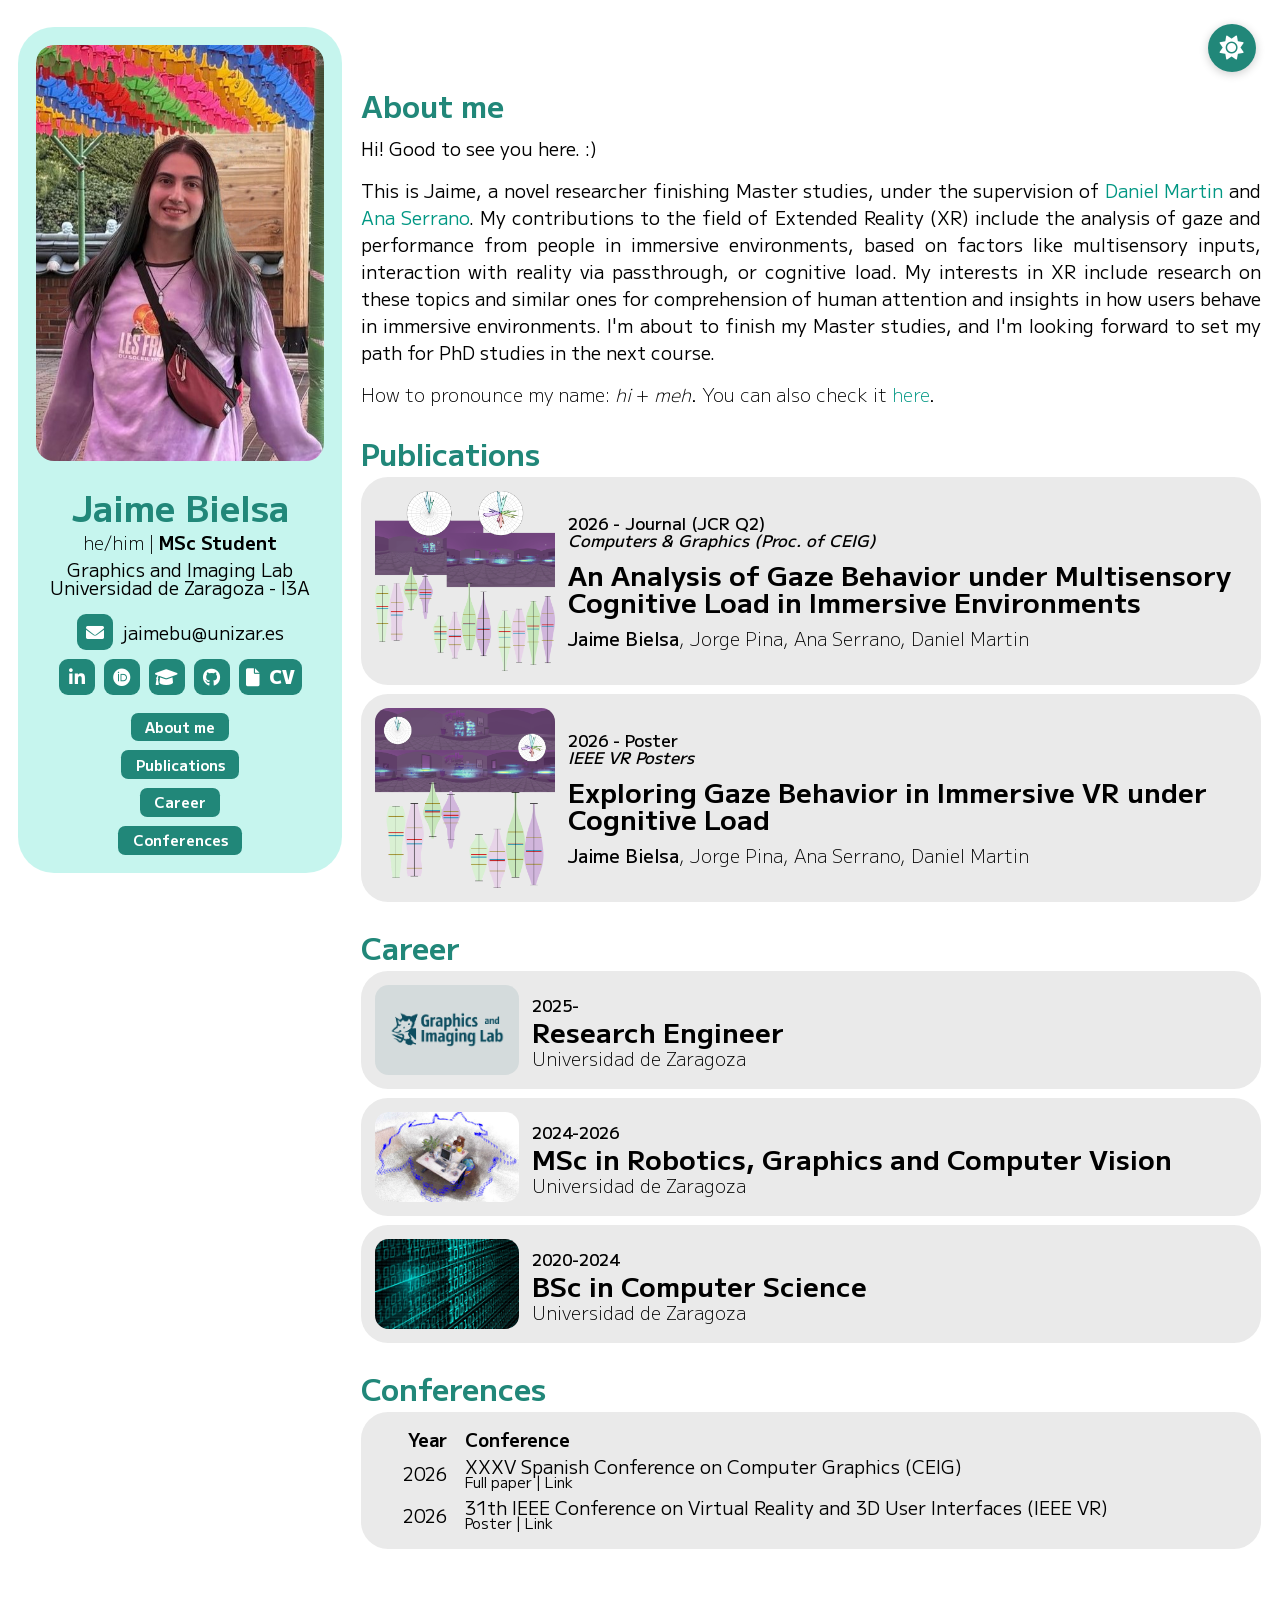
==== index.html @ 6cba1db0 "slight changes" ====
<!DOCTYPE html>





	<head>
		<meta http-equiv="Content-Type" content="text/html; charset=UTF-8">
		<link href="css/style.css" rel="stylesheet" type="text/css">
		<link rel="stylesheet" href="https://cdnjs.cloudflare.com/ajax/libs/font-awesome/6.0.0/css/all.min.css">
		<link rel="icon" type="image/x-icon" href="favicon.png">
		<link rel="icon" type="image/x-icon" href="favicon_w.png" media="(prefers-color-scheme: dark)">
		<script src="theme-toggle.js"></script>
		<title>Jaime Bielsa</title>
		<!-- include favicon as webpage icon, only in white mode -->


		<link rel="preconnect" href="https://fonts.googleapis.com">
		<link rel="preconnect" href="https://fonts.gstatic.com" crossorigin>
		<link href="https://fonts.googleapis.com/css2?family=M+PLUS+1:wght@100..900&display=swap" rel="stylesheet">

		<meta name="viewport" content="width=device-width, initial-scale=1.0">


	</head>





	<body>


        <!-- build a static block at the left -->
        <div id="sidebar">
            <div id="sidebar-content" class="pd-10 max-height-100pc">
				<div class="pd-0 d-flex flex-column gap-5 of-y-auto of-x-hidden hide-scroll max bd-rd-10 align-items-center">
					<div id="photo-container">
						<img src="profile.jpg" alt="Profile photo" id="photo">
					</div>
					<div id="name" class="text-center text-sz-20 text-wg-700 color-main">
						Jaime Bielsa
					</div>
					<div class="text-center text-sz-10 text-wg-700 color-body">
						<text class="text-wg-300">he/him | </text>MSc Student
					</div>
					<div class="text-center mg-b-5">
						Graphics and Imaging Lab<br>
						Universidad de Zaragoza - I3A
					</div>
					<div id="email" class="d-flex align-items-center justify-content-center">
						<a class="button icon-button pd-0 d-flex hover-color-light justify-content-center mg-r-5" href="mailto:jaimebu@unizar.es" target="_blank">
							<i class="fas fa-envelope"></i>
						</a>
						<text class="color-body">jaimebu@unizar.es</text>
					</div>
					<div id="contact" class="d-flex align-items-center justify-content-center mg-b-5">
						<!-- button for linkedin  -->
						<a class="button icon-button pd-0 d-flex hover-color-light justify-content-center mg-r-5" href="https://www.linkedin.com/in/jaimebu" target="_blank">
							<i class="fab fa-linkedin-in"></i>
						</a>
						<!-- button for orcid  -->
						<a class="button icon-button pd-0 d-flex hover-color-light justify-content-center mg-r-5" href="https://orcid.org/0009-0001-5198-2062" target="_blank">
							<i class="fab fa-orcid"></i>
						</a>
						<!-- button for google scholar  -->
						<a class="button icon-button pd-0 d-flex hover-color-light justify-content-center mg-r-5" href="https://scholar.google.com/citations?user=yNQiAL4AAAAJ" target="_blank">
							<i class="fas fa-graduation-cap"></i>
						</a>
						<!-- button for github  -->
						<a class="button icon-button pd-0 d-flex hover-color-light justify-content-center mg-r-5" href="https://github.com/jaimebu" target="_blank">
							<i class="fab fa-github"></i>
						</a>
						<a class="button icon-button width-35em pd-0 d-flex hover-color-light justify-content-center text-wg-900" href="jaimebu_cv.pdf" target="_blank">
							<i class="fas fa-file mg-r-5"></i><text class="pd-b-1">CV</text>
						</a>
					</div>
					<a class="button text-sz-8 text-wg-700 hover-color-light" href="#aboutme">
						About me
					</a>
					<a class="button text-sz-8 text-wg-700 hover-color-light" href="#setofpublications">
						Publications	
					</a>
					<a class="button text-sz-8 text-wg-700 hover-color-light" href="#career">
						Career	
					</a>
					<a class="button text-sz-8 text-wg-700 hover-color-light" href="#conferences">
						Conferences	
					</a>
					<!-- <a class="button text-sz-8 text-wg-700 hover-color-light" href="#contacto">
						Contact	
					</a> -->
				</div>
			</div>
        </div>



		<div id="content">
			<!-- center content -->
			<!-- <div style = "max-width: 900px; margin: 0 auto;"> -->

			<h1 id="aboutme" class="mg-t-0">
				About me
			</h1>
			<p class="text-wg-400">
				Hi! Good to see you here. :)
			</p>
			<p class="text-wg-400">
				This is Jaime, a novel researcher finishing Master studies, under the supervision of <a href="http://webdiis.unizar.es/~danims/" class="hover-text-wg-500">Daniel Martin</a> and <a href="https://ana-serrano.github.io/" class="hover-text-wg-500">Ana Serrano</a>.
				My contributions to the field of Extended Reality (XR) include the analysis of gaze and performance from people in immersive environments, based on factors like multisensory inputs, interaction with reality via passthrough, or cognitive load. My interests in XR include research on these topics and similar ones for comprehension of human attention and insights in how users behave in immersive environments.
				I'm about to finish my Master studies, and I'm looking forward to set my path for PhD studies in the next course.
			</p>
			<!-- <p class="text-wg-400">
				Also I love to spend my spare time enjoying videogames, music and hanging out.
			</p> -->
			<p>
				How to pronounce my name: <i>hi</i> + <i>meh</i>. You can also check it <a href="https://translate.google.es/?sl=es&tl=en&text=Jaime&op=translate" class="hover-text-wg-500" target="_blank">here</a>.
			</p>


			<!-- fas fa-star -->
			<!-- far fa-star -->



			<h1 id="setofpublications">
				Publications
			</h1>
			<script src="show_publications.js"></script>
			<div id="publications"></div>



			<h1 id="career">
				Career
			</h1>

			<div class="publication"><table width="100%"><tbody><tr style="display: flex; align-items: center;">
				<td class="pub-icontainer">
					<image src="gilab_img_dark.png" id="gilab_img" class="pub-icon" style="width: 8em; height: 5em; object-fit:cover;">
					<!-- <image class="pub-icon" src="gilabimg.png" alt="Paper icon" style="width: 8em; height: 5em; object-fit:cover;"> -->

					</image>
				</td>
				<td class="pub-content">
					<div class="studying_years text-sz-9">2025-</div>
					<div class="studies_title text-sz-15">Research Engineer</div>
					<div class="studies_institution text-sz-10">Universidad de Zaragoza</div>
				</td>
			</tr></tbody></table></div>

			<div class="publication"><table width="100%"><tbody><tr style="display: flex; align-items: center;">
				<td class="pub-icontainer">
					<image class="pub-icon" src="mrgcv.png" alt="Paper icon" style="width: 8em; height: 5em; object-fit:cover;"></image>
				</td>
				<td class="pub-content">
					<div class="studying_years text-sz-9">2024-2026</div>
					<div class="studies_title text-sz-15">MSc in Robotics, Graphics and Computer Vision</div>
					<div class="studies_institution text-sz-10">Universidad de Zaragoza</div>
				</td>
			</tr></tbody></table></div>

			<div class="publication"><table width="100%"><tbody><tr style="display: flex; align-items: center;">
				<td class="pub-icontainer">
					<image class="pub-icon" src="10101010.jpg" alt="Paper icon" style="width: 8em; height: 5em; object-fit:cover;"></image>
				</td>
				<td class="pub-content">
					<div class="studying_years text-sz-9">2020-2024</div>
					<div class="studies_title text-sz-15">BSc in Computer Science</div>
					<div class="studies_institution text-sz-10">Universidad de Zaragoza</div>
				</td>
			</tr></tbody></table></div>



			<h1 id="conferences">
				Conferences
			</h1>

			<div class="publication pd-10">
				<table width="100%" class="">
					<thead>
						<tr class="">
							<th width="10%" class="pd-r-10 text-align-right text-wg-700">Year</th>
							<th width="90%" class=" text-wg-700">Conference</th>
						</tr>
					</thead>
				</table>
				<div id="conference-entries">
				</div>
			</div>









			<!-- <h1 id="contacto">
				Contact
			</h1>

			<div class="publication"><table width="100%"><tbody><tr style="display: flex; align-items: center;">
				<td width="40%" class="text-align-center text-sz-8 pd-5">
					<i class="fas fa-map-marker-alt text-sz-20"></i><br>
					<p class="text-align-center text-wg-500">Universidad de Zaragoza</p>
					<p class="text-align-center mg-y-0">Instituto de Investigación en Ingeniería de Aragón (I3A)</p>
					<p class="text-align-center mg-y-0 text-italic">Planta 1, Bloque 5, Sala PostDoc</p>
					<p class="text-align-center mg-y-0">C/ Mariano Esquillor Gómez, s/n</p>
					<p class="text-align-center mg-y-0">50018 - Zaragoza</p>
					<p class="text-align-center mg-t-0 bg-b-10">Spain</p>
					<div class="d-flex align-items-center justify-content-center vertical-align-center flex-column">
						<a class="button pd-5 mg-b-5 of-x-hidden width-fit-to-available hover-color-light" href="mailto:jaimebu@unizar.es" target="_blank">
							<div class="d-flex nowrap">
								<i class="fas fa-envelope mg-r-5"></i>jaimebu@unizar.es
							</div>
						</a>
						<a class="button pd-5 mg-b-5 of-x-hidden width-fit-to-available hover-color-light" href="https://www.linkedin.com/in/jaimebu" target="_blank">
							<div class="d-flex nowrap">
								<i class="fab fa-linkedin-in mg-r-5"></i>Jaime Bielsa Uche
							</div>
						</a>
						<a class="button pd-5 mg-b-5 of-x-hidden width-fit-to-available hover-color-light" href="https://orcid.org/0009-0001-5198-2062" target="_blank">
							<div class="d-flex nowrap">
								<i class="fab fa-orcid mg-r-5"></i>0009-0001-5198-2062
							</div>
						</a>
						<a class="button pd-5 mg-b-5 of-x-hidden width-fit-to-available hover-color-light" href="https://scholar.google.com/citations?user=yNQiAL4AAAAJ" target="_blank">
							<div class="d-flex nowrap">
								<i class="fas fa-graduation-cap mg-r-5"></i>Jaime Bielsa
							</div>
						</a>
						<a class="button pd-5 mg-b-5 of-x-hidden width-fit-to-available hover-color-light" href="https://github.com/jaimebu" target="_blank">
							<div class="d-flex nowrap">
								<i class="fab fa-github mg-r-5"></i>jaimebu
							</div>
						</a>
						<a class="button pd-5 of-x-hidden width-fit-to-available hover-color-light" href="https://discord.gg" target="_blank">
							<div class="d-flex nowrap">
								<i class="fab fa-discord mg-r-5"></i>jbielsa
							</div>
						</a>
					</div>
				</td>
				<td width="60%" class="pub-content">
					<iframe src="https://www.google.com/maps/embed?pb=!1m14!1m8!1m3!1d789.2101028635752!2d-0.8878335598999543!3d41.68467521187674!3m2!1i1024!2i768!4f13.1!3m3!1m2!1s0xd59135d9d8942b3%3A0xa2fd5e66dd0a6120!2sInstituto%20de%20Investigaci%C3%B3n%20en%20Ingenier%C3%ADa%20de%20Arag%C3%B3n%20(I3A)!5e0!3m2!1sen!2ses!4v1779991599877!5m2!1sen!2ses" width="100%" height="500" style="border:0; border-radius: 0.75em;" allowfullscreen="" loading="lazy" referrerpolicy="no-referrer-when-downgrade"></iframe>
				</td>
			</tr></tbody></table></div> -->




		</div>



		<!-- Botón flotante para cambiar tema -->
		<button id="theme-toggle" class="theme-toggle-btn" aria-label="Cambiar tema">
			<!-- Iconos (usando emojis por simplicidad) -->
			<i class="fas fa-sun light-icon"></i>
    		<i class="fas fa-moon dark-icon"></i>
		</button>

		<script src="hide-button.js"></script>

	</body>
</html>
---- css/style.css ----
html, body, div, span,
applet, object, iframe,
h1, h2, h3, h4, h5, h6, p, blockquote, pre,
a, abbr, acronym, address, big, cite, code,
del, dfn, em, font, img, ins, kbd, q, s, samp,
small, strike, strong, sub, sup, tt, var,
dd, dl, dt, li, ol, ul,
fieldset, form, label, legend,
table, caption, tbody, tfoot, thead, tr, th, td {
	margin: 0;
	padding: 0;
	border: 0;
	font-weight: inherit;
	font-style: inherit;
	font-size: 100%;
	line-height: 1;
    

    font-family: "M PLUS 1", sans-serif; 

	text-align: left;
	vertical-align: baseline;
}
a img, :link img, :visited img {border: 0}
table {border-collapse: collapse; border-spacing: 0}
ul {list-style: none}
q:before, q:after,
blockquote:before, blockquote:after {content: ""}


:root {
	/* Light mode variables */
	--background: #fff;
	--body-color: #000;
	--main-color: #218779;
    --light-color: #8debde;
    --secondary-color: #31b9a7;
	--link-color: #009783;
	--link-hover-color: #298a7d;
	--background-bw: #eaeaea;
	--button-bg: #218779;
	--button-color: #fff;
    --sidebar-background: #8debde80;
}

body.dark-theme {
    /* Dark mode variables */
    --background: #1e1e1e;
    --body-color: #e0e0e0;
	--main-color: #15e790;
    --light-color: #2d7959;
    --secondary-color: #69f7bc;
	--link-color: #69f7bc;
	--link-hover-color: #3cb884;
	--background-bw: #303030;
	--button-bg: hsl(155, 58%, 59%);
	--button-color: #0a472e;
    --sidebar-background: #8eebc480;
}

html:not(.page-loaded) *,
html:not(.page-loaded) {
    transition: none !important;
}

html.page-loaded *,
html.page-loaded,
html.page-loaded .hidden {
    transition: background-color 0.3s ease,
                color 0.3s ease,
                border-color 0.3s ease,
                transform 0.3s ease,
                font-weight 0.3s ease,
                box-shadow 0.3s ease,
                img 0.3s ease,
                image 0.3s ease !important;
}

/* html.page-loaded *,
html.page-loaded .hidden {
    transition: transform 0.5s ease;
} */

/* 
* {
	transition: background-color 0.3s ease,
                color 0.3s ease,
                border-color 0.3s ease,
                fill 0.3s ease,
                stroke 0.3s ease;
} */

/* @font-face {  
  font-family: "Myriad Pro Regular";
  src: url(fonts/MyriadPro-Regular.otf) format("opentype");
}

@font-face {  
  font-family: "Myriad Pro Bold";
  src: url(fonts/MyriadPro-Bold.otf) format("opentype");
}

@font-face {  
  font-family: "Myriad Pro Italic";
  src: url(fonts/MyriadPro-It.otf) format("opentype");
} */


body           {font-size:18px; font-family:"M PLUS 1", sans-serif; color:var(--body-color); background-color:var(--background)}
h1             {font-size:30px; margin-top:1em; font-weight:700; color:var(--main-color)}
h1             {color:var(--main-color)}
h2             {font-size:24px; margin-top:40px; font-weight:700; color:var(--main-color)}
p              {margin:15px 0; line-height:1.5em; text-align:justify; font-weight: 300;}
a.norecolor    {color:var(--body-color)}
a              {color:var(--link-color); text-decoration:none}
a:hover        {color:var(--link-hover-color)} 
a.nounderline:hover {color:var(--link-hover-color)}
a.underline    {padding-bottom: 1px}
a.underline:hover {padding-bottom: 1px}
ul             {margin:15px 0; margin-left:25px; list-style-type:disc}
ol             {margin:15px 0; margin-left:25px; list-style-type:decimal}
li             {margin:10px 0; text-align:justify; font-weight:100;}

#cover         {float:right; margin:20px 0 5px 30px}
#title         {color:var(--main-color); font-weight:900; font-size:40px; text-align:center; margin-top: 0.5em;}
#conference    {font-size:20px; text-align:center; font-weight:500; margin-top:2em;}
#teaser        {margin-top:40px}

#authors       {width:100%; margin-top:1.5em; display: flex; justify-content: center; border-spacing: 10px;}
#authors tr    {height:25px}
#authors tr.mail {height:35px}
#authors td    {text-align:center; padding:0 1em}
#authors #affiliation {font-size:14px; padding-top: 0.5em}
#authors #affiliation span {margin-left: 20px}
#navigation {
	font-size:20px;
	text-align:center;
	font-weight: 500;
	margin-left:auto;
	margin-right:auto;
	margin-top:10px
}
#navigation td {padding:15px; padding-bottom:0px}

.subtitle {
    font-size: 70%;
}

.super         {vertical-align:super; font-size:70%}
.bold          {/*font-family:"Myriad Pro Bold",Helvetica,sans-serif; */font-weight:bold}
/* .italic,#conference {font-family:"Myriad Pro Italic",Helvetica,sans-serif; font-style:italic} */
#image-container {
  display: flex;
  justify-content: center;
  align-items: center;
}

#image-container img {
  width: 600px;
  max-width: 100%; /* Ensures the image scales down if needed */
  height: auto; /* Maintains aspect ratio */
}









/* Botón flotante de tema */
.theme-toggle-btn {
    position: fixed;
    top: 1em;
    right: 1em;
    width: 2em;
    height: 2em;
    border-radius: 50%;
    background-color: var(--button-bg);
    border: none;
    cursor: pointer;
    box-shadow: 0 2px 10px rgba(0,0,0,0.2);
    z-index: 9999;
    display: flex;
    align-items: center;
    justify-content: center;
    color: var(--button-color);
    font-size: 24px;
    pointer-events: auto;
    transform: translateX(0);
}

/* increase button size if we are in mobile view */
/* @media (max-width: 768px) {
    .theme-toggle-btn {
		top: 0.5em;
		right: 0.5em;
        width: 3em;
        height: 3em;
        font-size: 32px;
    }
} */

.theme-toggle-btn:hover {
    transform: scale(1.1);
    box-shadow: 0 4px 15px rgba(0,0,0,0.3);
}

/* Control de iconos */
.theme-toggle-btn .fa-moon {
    display: none;
}

body.dark-theme .theme-toggle-btn .fa-sun {
    display: none;
}

body.dark-theme .theme-toggle-btn .fa-moon {
    display: inline-block;
}

/* Clase para ocultar - se desliza hacia la derecha */
.theme-toggle-btn.hidden {
    transform: translateX(5em); /* Se desliza a la derecha */
    pointer-events: none; /* No se puede hacer clic */

}

/* En móviles, ajustar la distancia de deslizamiento */
@media screen and (max-width: 480px) {
    .theme-toggle-btn.hidden {
        transform: translateX(4em);
    }
}

#sidebar {
    position: fixed;
    left: 0;
    height: 100%;
    width: 20em;
    /* box-shadow: 2px 0 5px rgba(0,0,0,0.1); */
    padding: 1em;
    box-sizing: border-box;
    z-index: 9998; /* Debajo del botón de tema */
    /* displayear los elementos verticalmente en el centro */
    display: flex;
    align-items: center;
}

/* estilo de sidebar para pantallas estrechas o moviles */
@media (max-width: 768px) {
    #sidebar {
        height: auto;
        position: relative;
        margin: 0 auto;
    }
}


#content {
    padding-left: 20em;
    width:calc(100% - 21em);
    max-width: 900px;
    margin:0 auto;
    padding: 5em 1em 5em 20em
}

@media (max-width: 768px) {
    #content {
        padding: 1em;
        margin: 0;
        width: calc(100% - 2em);
    }
}


#photo-container {
    width: 100%;
    display: flex;
    justify-content: center;
    margin-bottom: 1em;
}

#photo {
    border-radius: 1em;
    width: 100%;
}

#sidebar-content {
    align-self: center;
    left: 0;
    /* min-height: 100%; */
    width: 100%;
    /* aplicar color de fondo, con transparencia */
    background-color: var(--sidebar-background);
    padding: 1em;
    box-sizing: border-box;
    z-index: 9998; /* Debajo del botón de tema */
    /* displayear los elementos verticalmente en el centro */
    display: flex;
    align-items: center;
    border-radius: 2em;
    /* colocar los elementos verticalmente en el centro */
    /* justify-content: center; */
    flex-direction: column;
    
    /* si el contenido ocupa más de la altura del sidebar, mostrar scroll */
    overflow-y: auto;
    overflow-x: hidden;
}

.publication {
    background-color: var(--background-bw);
    margin: 0.5em 0;
    border-radius: 1.5em;
    color: var(--body-color);
    text-align: right;
}

.pub-icontainer {
    padding: 0.75em;
}

.pub-icon {
    border-radius: 0.75em;
    width: 100%;
}

.pub-content {
    width: 80%;
    padding: 0.75em;
    padding-left: 0;
    display: inline-block;
}

.title {
    font-size: 1em;
    font-weight: bold;
    color: var(--body-color);
    margin-top: 0.5em;
    margin-bottom: 0.5em;
}

.authors {
    font-size: 0.7em;
    font-weight: 300;
}


.studying_years {
    font-size: 0.6em;
    font-weight: 500;
    color: var(--body-color);
    margin-top: 0.2em;
}

.studies_title {
    font-size: 1em;
    font-weight: bold;
    color: var(--body-color);
    margin-top: 0.2em;
}

.studies_institution {
    font-size: 0.7em;
    font-weight: 300;
    margin-top: 0.2em;
}

/* button */
.button {
    background-color: var(--button-bg);
    color: var(--button-color);
    border: none;
    padding: 0.5em 1em;
    font-size: 1em;
    font-family: "M PLUS 1", sans-serif;
    cursor: pointer;
    border-radius: 0.5em;
    transition: background-color 0.3s ease,
                transform 0.3s ease,
                box-shadow 1s ease !important;
}

.button:hover {
    transform: scale(1.1);
    box-shadow: 0 4px 15px rgba(0,0,0,0.3);
}


.icon-button {
    width: 2em;
    height: 2em;
    align-items: center;
    justify-content: center;
    background-color: var(--button-bg);
    color: var(--button-color);
    border: none;
    font-size: 1em;
    font-family: "M PLUS 1", sans-serif;
    cursor: pointer;
    border-radius: 0.5em;
    transition: background-color 0.3s ease,
                transform 0.3s ease,
                box-shadow 1s ease !important;
}

.mg-b-0 { margin-bottom: 0 !important; }
.mg-b-1 { margin-bottom: 0.1em !important; }
.mg-b-2 { margin-bottom: 0.2em !important; }
.mg-b-3 { margin-bottom: 0.3em !important; }
.mg-b-4 { margin-bottom: 0.4em !important; }
.mg-b-5 { margin-bottom: 0.5em !important; }
.mg-b-6 { margin-bottom: 0.6em !important; }
.mg-b-7 { margin-bottom: 0.7em !important; }
.mg-b-8 { margin-bottom: 0.8em !important; }
.mg-b-9 { margin-bottom: 0.9em !important; }
.mg-b-10 { margin-bottom: 1em !important; }
.mg-b-15 { margin-bottom: 1.5em !important; }
.mg-b-20 { margin-bottom: 2em !important; }
.mg-b-25 { margin-bottom: 2.5em !important; }
.mg-b-30 { margin-bottom: 3em !important; }
.mg-t-0 { margin-top: 0 !important; }
.mg-t-1 { margin-top: 0.1em !important; }
.mg-t-2 { margin-top: 0.2em !important; }
.mg-t-3 { margin-top: 0.3em !important; }
.mg-t-4 { margin-top: 0.4em !important; }
.mg-t-5 { margin-top: 0.5em !important; }
.mg-t-6 { margin-top: 0.6em !important; }
.mg-t-7 { margin-top: 0.7em !important; }
.mg-t-8 { margin-top: 0.8em !important; }
.mg-t-9 { margin-top: 0.9em !important; }
.mg-t-10 { margin-top: 1em !important; }
.mg-t-15 { margin-top: 1.5em !important; }
.mg-t-20 { margin-top: 2em !important; }
.mg-t-25 { margin-top: 2.5em !important; }
.mg-t-30 { margin-top: 3em !important; }
.mg-l-0 { margin-left: 0 !important; }
.mg-l-1 { margin-left: 0.1em !important; }
.mg-l-2 { margin-left: 0.2em !important; }
.mg-l-3 { margin-left: 0.3em !important; }
.mg-l-4 { margin-left: 0.4em !important; }
.mg-l-5 { margin-left: 0.5em !important; }
.mg-l-6 { margin-left: 0.6em !important; }
.mg-l-7 { margin-left: 0.7em !important; }
.mg-l-8 { margin-left: 0.8em !important; }
.mg-l-9 { margin-left: 0.9em !important; }
.mg-l-10 { margin-left: 1em !important; }
.mg-l-15 { margin-left: 1.5em !important; }
.mg-l-20 { margin-left: 2em !important; }
.mg-l-25 { margin-left: 2.5em !important; }
.mg-l-30 { margin-left: 3em !important; }
.mg-r-0 { margin-right: 0 !important; }
.mg-r-1 { margin-right: 0.1em !important; }
.mg-r-2 { margin-right: 0.2em !important; }
.mg-r-3 { margin-right: 0.3em !important; }
.mg-r-4 { margin-right: 0.4em !important; }
.mg-r-5 { margin-right: 0.5em !important; }
.mg-r-6 { margin-right: 0.6em !important; }
.mg-r-7 { margin-right: 0.7em !important; }
.mg-r-8 { margin-right: 0.8em !important; }
.mg-r-9 { margin-right: 0.9em !important; }
.mg-r-10 { margin-right: 1em !important; }
.mg-r-15 { margin-right: 1.5em !important; }
.mg-r-20 { margin-right: 2em !important; }
.mg-r-25 { margin-right: 2.5em !important; }
.mg-r-30 { margin-right: 3em !important; }
.mg-y-0 { margin-bottom: 0 !important; margin-top: 0 !important; }
.mg-y-1 { margin-bottom: 0.1em !important; margin-top: 0.1em !important; }
.mg-y-2 { margin-bottom: 0.2em !important; margin-top: 0.2em !important; }
.mg-y-3 { margin-bottom: 0.3em !important; margin-top: 0.3em !important; }
.mg-y-4 { margin-bottom: 0.4em !important; margin-top: 0.4em !important; }
.mg-y-5 { margin-bottom: 0.5em !important; margin-top: 0.5em !important; }
.mg-y-6 { margin-bottom: 0.6em !important; margin-top: 0.6em !important; }
.mg-y-7 { margin-bottom: 0.7em !important; margin-top: 0.7em !important; }
.mg-y-8 { margin-bottom: 0.8em !important; margin-top: 0.8em !important; }
.mg-y-9 { margin-bottom: 0.9em !important; margin-top: 0.9em !important; }
.mg-y-10 { margin-bottom: 1em !important; margin-top: 1em !important; }
.mg-y-15 { margin-bottom: 1.5em !important; margin-top: 1.5em !important; }
.mg-y-20 { margin-bottom: 2em !important; margin-top: 2em !important; }
.mg-y-25 { margin-bottom: 2.5em !important; margin-top: 2.5em !important; }
.mg-y-30 { margin-bottom: 3em !important; margin-top: 3em !important; }
.mg-x-0 { margin-left: 0 !important; margin-right: 0 !important; }
.mg-x-1 { margin-left: 0.1em !important; margin-right: 0.1em !important; }
.mg-x-2 { margin-left: 0.2em !important; margin-right: 0.2em !important; }
.mg-x-3 { margin-left: 0.3em !important; margin-right: 0.3em !important; }
.mg-x-4 { margin-left: 0.4em !important; margin-right: 0.4em !important; }
.mg-x-5 { margin-left: 0.5em !important; margin-right: 0.5em !important; }
.mg-x-6 { margin-left: 0.6em !important; margin-right: 0.6em !important; }
.mg-x-7 { margin-left: 0.7em !important; margin-right: 0.7em !important; }
.mg-x-8 { margin-left: 0.8em !important; margin-right: 0.8em !important; }
.mg-x-9 { margin-left: 0.9em !important; margin-right: 0.9em !important; }
.mg-x-10 { margin-left: 1em !important; margin-right: 1em !important; }
.mg-x-15 { margin-left: 1.5em !important; margin-right: 1.5em !important; }
.mg-x-20 { margin-left: 2em !important; margin-right: 2em !important; }
.mg-x-25 { margin-left: 2.5em !important; margin-right: 2.5em !important; }
.mg-x-30 { margin-left: 3em !important; margin-right: 3em !important; }
.mg-0 { margin: 0 !important; }
.mg-1 { margin: 0.1em !important; }
.mg-2 { margin: 0.2em !important; }
.mg-3 { margin: 0.3em !important; }
.mg-4 { margin: 0.4em !important; }
.mg-5 { margin: 0.5em !important; }
.mg-6 { margin: 0.6em !important; }
.mg-7 { margin: 0.7em !important; }
.mg-8 { margin: 0.8em !important; }
.mg-9 { margin: 0.9em !important; }
.mg-10 { margin: 1em !important; }
.mg-15 { margin: 1.5em !important; }
.mg-20 { margin: 2em !important; }
.mg-25 { margin: 2.5em !important; }
.mg-30 { margin: 3em !important; }


.pd-b-0 { padding-bottom: 0 !important; }
.pd-b-1 { padding-bottom: 0.1em !important; }
.pd-b-2 { padding-bottom: 0.2em !important; }
.pd-b-3 { padding-bottom: 0.3em !important; }
.pd-b-4 { padding-bottom: 0.4em !important; }
.pd-b-5 { padding-bottom: 0.5em !important; }
.pd-b-6 { padding-bottom: 0.6em !important; }
.pd-b-7 { padding-bottom: 0.7em !important; }
.pd-b-8 { padding-bottom: 0.8em !important; }
.pd-b-9 { padding-bottom: 0.9em !important; }
.pd-b-10 { padding-bottom: 1em !important; }
.pd-b-15 { padding-bottom: 1.5em !important; }
.pd-b-20 { padding-bottom: 2em !important; }
.pd-b-25 { padding-bottom: 2.5em !important; }
.pd-b-30 { padding-bottom: 3em !important; }
.pd-t-0 { padding-top: 0 !important; }
.pd-t-1 { padding-top: 0.1em !important; }
.pd-t-2 { padding-top: 0.2em !important; }
.pd-t-3 { padding-top: 0.3em !important; }
.pd-t-4 { padding-top: 0.4em !important; }
.pd-t-5 { padding-top: 0.5em !important; }
.pd-t-6 { padding-top: 0.6em !important; }
.pd-t-7 { padding-top: 0.7em !important; }
.pd-t-8 { padding-top: 0.8em !important; }
.pd-t-9 { padding-top: 0.9em !important; }
.pd-t-10 { padding-top: 1em !important; }
.pd-t-15 { padding-top: 1.5em !important; }
.pd-t-20 { padding-top: 2em !important; }
.pd-t-25 { padding-top: 2.5em !important; }
.pd-t-30 { padding-top: 3em !important; }
.pd-l-0 { padding-left: 0 !important; }
.pd-l-1 { padding-left: 0.1em !important; }
.pd-l-2 { padding-left: 0.2em !important; }
.pd-l-3 { padding-left: 0.3em !important; }
.pd-l-4 { padding-left: 0.4em !important; }
.pd-l-5 { padding-left: 0.5em !important; }
.pd-l-6 { padding-left: 0.6em !important; }
.pd-l-7 { padding-left: 0.7em !important; }
.pd-l-8 { padding-left: 0.8em !important; }
.pd-l-9 { padding-left: 0.9em !important; }
.pd-l-10 { padding-left: 1em !important; }
.pd-l-15 { padding-left: 1.5em !important; }
.pd-l-20 { padding-left: 2em !important; }
.pd-l-25 { padding-left: 2.5em !important; }
.pd-l-30 { padding-left: 3em !important; }
.pd-r-0 { padding-right: 0 !important; }
.pd-r-1 { padding-right: 0.1em !important; }
.pd-r-2 { padding-right: 0.2em !important; }
.pd-r-3 { padding-right: 0.3em !important; }
.pd-r-4 { padding-right: 0.4em !important; }
.pd-r-5 { padding-right: 0.5em !important; }
.pd-r-6 { padding-right: 0.6em !important; }
.pd-r-7 { padding-right: 0.7em !important; }
.pd-r-8 { padding-right: 0.8em !important; }
.pd-r-9 { padding-right: 0.9em !important; }
.pd-r-10 { padding-right: 1em !important; }
.pd-r-15 { padding-right: 1.5em !important; }
.pd-r-20 { padding-right: 2em !important; }
.pd-r-25 { padding-right: 2.5em !important; }
.pd-r-30 { padding-right: 3em !important; }
.pd-y-0 { padding-bottom: 0 !important; padding-top: 0 !important; }
.pd-y-1 { padding-bottom: 0.1em !important; padding-top: 0.1em !important; }
.pd-y-2 { padding-bottom: 0.2em !important; padding-top: 0.2em !important; }
.pd-y-3 { padding-bottom: 0.3em !important; padding-top: 0.3em !important; }
.pd-y-4 { padding-bottom: 0.4em !important; padding-top: 0.4em !important; }
.pd-y-5 { padding-bottom: 0.5em !important; padding-top: 0.5em !important; }
.pd-y-6 { padding-bottom: 0.6em !important; padding-top: 0.6em !important; }
.pd-y-7 { padding-bottom: 0.7em !important; padding-top: 0.7em !important; }
.pd-y-8 { padding-bottom: 0.8em !important; padding-top: 0.8em !important; }
.pd-y-9 { padding-bottom: 0.9em !important; padding-top: 0.9em !important; }
.pd-y-10 { padding-bottom: 1em !important; padding-top: 1em !important; }
.pd-y-15 { padding-bottom: 1.5em !important; padding-top: 1.5em !important; }
.pd-y-20 { padding-bottom: 2em !important; padding-top: 2em !important; }
.pd-y-25 { padding-bottom: 2.5em !important; padding-top: 2.5em !important; }
.pd-y-30 { padding-bottom: 3em !important; padding-top: 3em !important; }
.pd-x-0 { padding-left: 0 !important; padding-right: 0 !important; }
.pd-x-1 { padding-left: 0.1em !important; padding-right: 0.1em !important; }
.pd-x-2 { padding-left: 0.2em !important; padding-right: 0.2em !important; }
.pd-x-3 { padding-left: 0.3em !important; padding-right: 0.3em !important; }
.pd-x-4 { padding-left: 0.4em !important; padding-right: 0.4em !important; }
.pd-x-5 { padding-left: 0.5em !important; padding-right: 0.5em !important; }
.pd-x-6 { padding-left: 0.6em !important; padding-right: 0.6em !important; }
.pd-x-7 { padding-left: 0.7em !important; padding-right: 0.7em !important; }
.pd-x-8 { padding-left: 0.8em !important; padding-right: 0.8em !important; }
.pd-x-9 { padding-left: 0.9em !important; padding-right: 0.9em !important; }
.pd-x-10 { padding-left: 1em !important; padding-right: 1em !important; }
.pd-x-15 { padding-left: 1.5em !important; padding-right: 1.5em !important; }
.pd-x-20 { padding-left: 2em !important; padding-right: 2em !important; }
.pd-x-25 { padding-left: 2.5em !important; padding-right: 2.5em !important; }
.pd-x-30 { padding-left: 3em !important; padding-right: 3em !important; }
.pd-0 { padding: 0 !important; }
.pd-1 { padding: 0.1em !important; }
.pd-2 { padding: 0.2em !important; }
.pd-3 { padding: 0.3em !important; }
.pd-4 { padding: 0.4em !important; }
.pd-5 { padding: 0.5em !important; }
.pd-6 { padding: 0.6em !important; }
.pd-7 { padding: 0.7em !important; }
.pd-8 { padding: 0.8em !important; }
.pd-9 { padding: 0.9em !important; }
.pd-10 { padding: 1em !important; }
.pd-15 { padding: 1.5em !important; }
.pd-20 { padding: 2em !important; }
.pd-25 { padding: 2.5em !important; }
.pd-30 { padding: 3em !important; }

.bd-rd-0 { border-radius: 0 !important; }
.bd-rd-5 { border-radius: 0.5em !important; }
.bd-rd-10 { border-radius: 1em !important; }
.bd-rd-15 { border-radius: 1.5em !important; }
.bd-rd-20 { border-radius: 2em !important; }
.bd-rd-25 { border-radius: 2.5em !important; }
.bd-rd-30 { border-radius: 3em !important; }

.text-center { text-align: center; }
.text-right { text-align: right; }
.text-justify { text-align: justify; }

.text-sz-0 { font-size: 0.0em !important; }
.text-sz-1 { font-size: 0.1em !important; }
.text-sz-2 { font-size: 0.2em !important; }
.text-sz-3 { font-size: 0.3em !important; }
.text-sz-4 { font-size: 0.4em !important; }
.text-sz-5 { font-size: 0.5em !important; }
.text-sz-6 { font-size: 0.6em !important; }
.text-sz-7 { font-size: 0.7em !important; }
.text-sz-8 { font-size: 0.8em !important; }
.text-sz-9 { font-size: 0.9em !important; }
.text-sz-10 { font-size: 1.0em !important; }
.text-sz-11 { font-size: 1.1em !important; }
.text-sz-12 { font-size: 1.2em !important; }
.text-sz-13 { font-size: 1.3em !important; }
.text-sz-14 { font-size: 1.4em !important; }
.text-sz-15 { font-size: 1.5em !important; }
.text-sz-16 { font-size: 1.6em !important; }
.text-sz-17 { font-size: 1.7em !important; }
.text-sz-18 { font-size: 1.8em !important; }
.text-sz-19 { font-size: 1.9em !important; }
.text-sz-20 { font-size: 2.0em !important; }
.text-sz-21 { font-size: 2.1em !important; }
.text-sz-22 { font-size: 2.2em !important; }
.text-sz-23 { font-size: 2.3em !important; }
.text-sz-24 { font-size: 2.4em !important; }
.text-sz-25 { font-size: 2.5em !important; }
.text-sz-26 { font-size: 2.6em !important; }
.text-sz-27 { font-size: 2.7em !important; }
.text-sz-28 { font-size: 2.8em !important; }
.text-sz-29 { font-size: 2.9em !important; }
.text-sz-30 { font-size: 3.0em !important; }
.text-sz-31 { font-size: 3.1em !important; }
.text-sz-32 { font-size: 3.2em !important; }
.text-sz-33 { font-size: 3.3em !important; }
.text-sz-34 { font-size: 3.4em !important; }
.text-sz-35 { font-size: 3.5em !important; }
.text-sz-36 { font-size: 3.6em !important; }
.text-sz-37 { font-size: 3.7em !important; }
.text-sz-38 { font-size: 3.8em !important; }
.text-sz-39 { font-size: 3.9em !important; }
.text-sz-40 { font-size: 4.0em !important; }
.text-sz-41 { font-size: 4.1em !important; }
.text-sz-42 { font-size: 4.2em !important; }
.text-sz-43 { font-size: 4.3em !important; }
.text-sz-44 { font-size: 4.4em !important; }
.text-sz-45 { font-size: 4.5em !important; }
.text-sz-46 { font-size: 4.6em !important; }
.text-sz-47 { font-size: 4.7em !important; }
.text-sz-48 { font-size: 4.8em !important; }
.text-sz-49 { font-size: 4.9em !important; }
.text-sz-50 { font-size: 5.0em !important; }

.text-wg-100 { font-weight: 100 !important; }
.text-wg-150 { font-weight: 150 !important; }
.text-wg-200 { font-weight: 200 !important; }
.text-wg-250 { font-weight: 250 !important; }
.text-wg-300 { font-weight: 300 !important; }
.text-wg-350 { font-weight: 350 !important; }
.text-wg-400 { font-weight: 400 !important; }
.text-wg-450 { font-weight: 450 !important; }
.text-wg-500 { font-weight: 500 !important; }
.text-wg-550 { font-weight: 550 !important; }
.text-wg-600 { font-weight: 600 !important; }
.text-wg-650 { font-weight: 650 !important; }
.text-wg-700 { font-weight: 700 !important; }
.text-wg-750 { font-weight: 750 !important; }
.text-wg-800 { font-weight: 800 !important; }
.text-wg-850 { font-weight: 850 !important; }
.text-wg-900 { font-weight: 900 !important; }
.hover-text-wg-100:hover { font-weight: 100 !important; }
.hover-text-wg-150:hover { font-weight: 150 !important; }
.hover-text-wg-200:hover { font-weight: 200 !important; }
.hover-text-wg-250:hover { font-weight: 250 !important; }
.hover-text-wg-300:hover { font-weight: 300 !important; }
.hover-text-wg-350:hover { font-weight: 350 !important; }
.hover-text-wg-400:hover { font-weight: 400 !important; }
.hover-text-wg-450:hover { font-weight: 450 !important; }
.hover-text-wg-500:hover { font-weight: 500 !important; }
.hover-text-wg-550:hover { font-weight: 550 !important; }
.hover-text-wg-600:hover { font-weight: 600 !important; }
.hover-text-wg-650:hover { font-weight: 650 !important; }
.hover-text-wg-700:hover { font-weight: 700 !important; }
.hover-text-wg-750:hover { font-weight: 750 !important; }
.hover-text-wg-800:hover { font-weight: 800 !important; }
.hover-text-wg-850:hover { font-weight: 850 !important; }
.hover-text-wg-900:hover { font-weight: 900 !important; }
/* .text-wg-900 { font-weight: 9００ !important; } */

/* other text effects (italic, underline, etc.) */
.text-italic { font-style: italic !important; }
.text-underline { text-decoration: underline !important; }
.text-no-underline { text-decoration: none !important; }

.color-body { color: var(--body-color) !important; }
.color-main { color: var(--main-color) !important; }
.color-light { color: var(--light-color) !important; }
.color-secondary { color: var(--secondary-color) !important; }
.bgcolor-body { background-color: var(--body-color) !important; }
.bgcolor-main { background-color: var(--main-color) !important; }
.bgcolor-light { background-color: var(--light-color) !important; }
.bgcolor-secondary { background-color: var(--secondary-color) !important; }

.hover-color-body:hover { color: var(--body-color) !important; }
.hover-color-main:hover { color: var(--main-color) !important; }
.hover-color-light:hover { color: var(--light-color) !important; }
.hover-color-secondary:hover { color: var(--secondary-color) !important; }
.hover-bgcolor-body:hover { background-color: var(--body-color) !important; }
.hover-bgcolor-main:hover { background-color: var(--main-color) !important; }
.hover-bgcolor-light:hover { background-color: var(--light-color) !important; }
.hover-bgcolor-secondary:hover { background-color: var(--secondary-color) !important; }

.d-inline { display: inline !important; }
.d-block { display: block !important; }
.d-inline-block { display: inline-block !important; }
.d-flex { display: flex !important; }
.d-inline-flex { display: inline-flex !important; }

.text-align-left { text-align: left !important; }
.text-align-center { text-align: center !important; }
.text-align-right { text-align: right !important; }
.text-align-justify { text-align: justify !important; }

.align-top { vertical-align: top !important; }
.align-middle { vertical-align: middle !important; }
.align-bottom { vertical-align: bottom !important; }

.align-items-start { align-items: flex-start !important; }
.align-items-center { align-items: center !important; }
.align-items-end { align-items: flex-end !important; }

.justify-content-start { justify-content: flex-start !important; }
.justify-content-center { justify-content: center !important; }
.justify-content-end { justify-content: flex-end !important; }

.flex-column { flex-direction: column !important; }
.flex-row { flex-direction: row !important; }

.nowrap { white-space: nowrap !important; }

.gap-0 { gap: 0 !important; }
.gap-5 { gap: 0.5em !important; }
.gap-10 { gap: 1em !important; }
.gap-15 { gap: 1.5em !important; }

.of-x-hidden { overflow-x: hidden !important; }
.of-x-auto { overflow-x: auto !important; }
.of-x-scroll { overflow-x: scroll !important; }
.of-x-visible { overflow-x: visible !important; }
.of-y-hidden { overflow-y: hidden !important; }
.of-y-auto { overflow-y: auto !important; }
.of-y-scroll { overflow-y: scroll !important; }
.of-y-visible { overflow-y: visible !important; }
.hide-scroll { scrollbar-width: none; }
.smooth-scroll { scroll-behavior: smooth !important; }

.width-0pc { width: 0% !important; }
.width-10pc { width: 10% !important; }
.width-20pc { width: 20% !important; }
.width-25pc { width: 25% !important; }
.width-30pc { width: 30% !important; }
.width-40pc { width: 40% !important; }
.width-50pc { width: 50% !important; }
.width-60pc { width: 60% !important; }
.width-70pc { width: 70% !important; }
.width-75pc { width: 75% !important; }
.width-80pc { width: 80% !important; }
.width-90pc { width: 90% !important; }
.width-100pc { width: 100% !important; }
.width-05em { width: 0.5em !important; }
.width-10em { width: 1em !important; }
.width-15em { width: 1.5em !important; }
.width-20em { width: 2em !important; }
.width-25em { width: 2.5em !important; }
.width-30em { width: 3em !important; }
.width-35em { width: 3.5em !important; }
.width-40em { width: 4em !important; }
.width-45em { width: 4.5em !important; }
.width-50em { width: 5em !important; }
.min-width-0pc { min-width: 0% !important; }
.min-width-10pc { min-width: 10% !important; }
.min-width-20pc { min-width: 20% !important; }
.min-width-25pc { min-width: 25% !important; }
.min-width-30pc { min-width: 30% !important; }
.min-width-40pc { min-width: 40% !important; }
.min-width-50pc { min-width: 50% !important; }
.min-width-60pc { min-width: 60% !important; }
.min-width-70pc { min-width: 70% !important; }
.min-width-75pc { min-width: 75% !important; }
.min-width-80pc { min-width: 80% !important; }
.min-width-90pc { min-width: 90% !important; }
.min-width-100pc { min-width: 100% !important; }
.max-width-0pc { max-width: 0% !important; }
.max-width-10pc { max-width: 10% !important; }
.max-width-20pc { max-width: 20% !important; }
.max-width-25pc { max-width: 25% !important; }
.max-width-30pc { max-width: 30% !important; }
.max-width-40pc { max-width: 40% !important; }
.max-width-50pc { max-width: 50% !important; }
.max-width-60pc { max-width: 60% !important; }
.max-width-70pc { max-width: 70% !important; }
.max-width-75pc { max-width: 75% !important; }
.max-width-80pc { max-width: 80% !important; }
.max-width-90pc { max-width: 90% !important; }
.max-width-100pc { max-width: 100% !important; }
.width-fit-to-available {
    max-width: -moz-available !important;
    max-width: -webkit-fill-available !important;
}

.height-0pc { height: 0% !important; }
.height-10pc { height: 10% !important; }
.height-20pc { height: 20% !important; }
.height-25pc { height: 25% !important; }
.height-30pc { height: 30% !important; }
.height-40pc { height: 40% !important; }
.height-50pc { height: 50% !important; }
.height-60pc { height: 60% !important; }
.height-70pc { height: 70% !important; }
.height-75pc { height: 75% !important; }
.height-80pc { height: 80% !important; }
.height-90pc { height: 90% !important; }
.height-100pc { height: 100% !important; }
.height-05em { height: 0.5em !important; }
.height-10em { height: 1em !important; }
.height-15em { height: 1.5em !important; }
.height-20em { height: 2em !important; }
.height-25em { height: 2.5em !important; }
.height-30em { height: 3em !important; }
.height-35em { height: 3.5em !important; }
.height-40em { height: 4em !important; }
.height-45em { height: 4.5em !important; }
.height-50em { height: 5em !important; }
.min-height-0pc { min-height: 0% !important; }
.min-height-10pc { min-height: 10% !important; }
.min-height-20pc { min-height: 20% !important; }
.min-height-25pc { min-height: 25% !important; }
.min-height-30pc { min-height: 30% !important; }
.min-height-40pc { min-height: 40% !important; }
.min-height-50pc { min-height: 50% !important; }
.min-height-60pc { min-height: 60% !important; }
.min-height-70pc { min-height: 70% !important; }
.min-height-75pc { min-height: 75% !important; }
.min-height-80pc { min-height: 80% !important; }
.min-height-90pc { min-height: 90% !important; }
.min-height-100pc { min-height: 100% !important; }
.max-height-0pc { max-height: 0% !important; }
.max-height-10pc { max-height: 10% !important; }
.max-height-20pc { max-height: 20% !important; }
.max-height-25pc { max-height: 25% !important; }
.max-height-30pc { max-height: 30% !important; }
.max-height-40pc { max-height: 40% !important; }
.max-height-50pc { max-height: 50% !important; }
.max-height-60pc { max-height: 60% !important; }
.max-height-70pc { max-height: 70% !important; }
.max-height-75pc { max-height: 75% !important; }
.max-height-80pc { max-height: 80% !important; }
.max-height-90pc { max-height: 90% !important; }
.max-height-100pc { max-height: 100% !important; }
.height-fit-to-available {
    max-height: -moz-available !important;
    max-height: -webkit-fill-available !important;
}
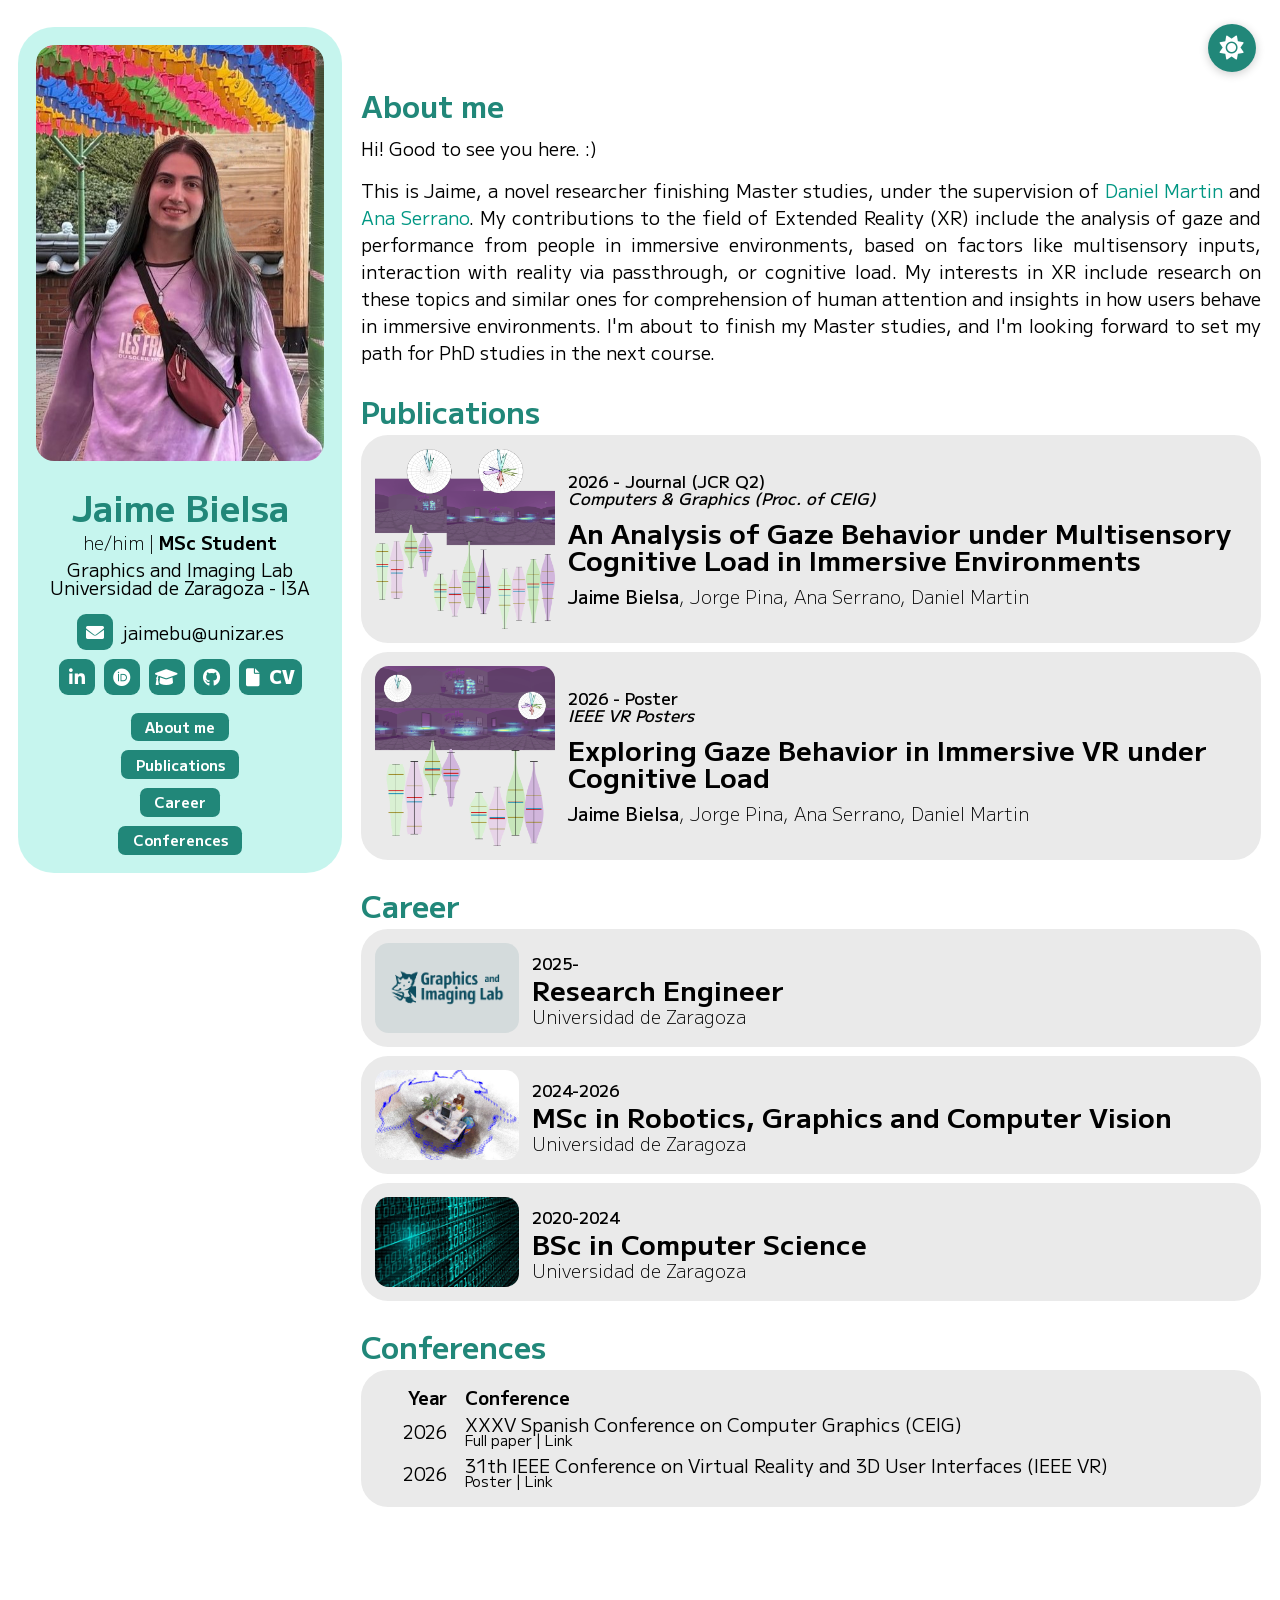
==== commit b4f028c7: "last changes" ====
--- a/index.html
+++ b/index.html
@@ -114,13 +114,9 @@
 			<!-- <p class="text-wg-400">
 				Also I love to spend my spare time enjoying videogames, music and hanging out.
 			</p> -->
-			<p>
+			<!-- <p>
 				How to pronounce my name: <i>hi</i> + <i>meh</i>. You can also check it <a href="https://translate.google.es/?sl=es&tl=en&text=Jaime&op=translate" class="hover-text-wg-500" target="_blank">here</a>.
-			</p>
-
-
-			<!-- fas fa-star -->
-			<!-- far fa-star -->
+			</p> -->
 
 
 
@@ -136,41 +132,41 @@
 				Career
 			</h1>
 
-			<div class="publication"><table width="100%"><tbody><tr style="display: flex; align-items: center;">
-				<td class="pub-icontainer">
+			<div class="publication">
+				<div class="pub-icontainer">
 					<image src="gilab_img_dark.png" id="gilab_img" class="pub-icon" style="width: 8em; height: 5em; object-fit:cover;">
 					<!-- <image class="pub-icon" src="gilabimg.png" alt="Paper icon" style="width: 8em; height: 5em; object-fit:cover;"> -->
 
 					</image>
-				</td>
-				<td class="pub-content">
+				</div>
+				<div class="pub-content">
 					<div class="studying_years text-sz-9">2025-</div>
 					<div class="studies_title text-sz-15">Research Engineer</div>
 					<div class="studies_institution text-sz-10">Universidad de Zaragoza</div>
-				</td>
-			</tr></tbody></table></div>
-
-			<div class="publication"><table width="100%"><tbody><tr style="display: flex; align-items: center;">
-				<td class="pub-icontainer">
+				</div>
+			</div>
+
+			<div class="publication">
+				<div class="pub-icontainer">
 					<image class="pub-icon" src="mrgcv.png" alt="Paper icon" style="width: 8em; height: 5em; object-fit:cover;"></image>
-				</td>
-				<td class="pub-content">
+				</div>
+				<div class="pub-content">
 					<div class="studying_years text-sz-9">2024-2026</div>
 					<div class="studies_title text-sz-15">MSc in Robotics, Graphics and Computer Vision</div>
 					<div class="studies_institution text-sz-10">Universidad de Zaragoza</div>
-				</td>
-			</tr></tbody></table></div>
-
-			<div class="publication"><table width="100%"><tbody><tr style="display: flex; align-items: center;">
-				<td class="pub-icontainer">
+				</div>
+			</div>
+
+			<div class="publication">
+				<div class="pub-icontainer">
 					<image class="pub-icon" src="10101010.jpg" alt="Paper icon" style="width: 8em; height: 5em; object-fit:cover;"></image>
-				</td>
-				<td class="pub-content">
+				</div>
+				<div class="pub-content">
 					<div class="studying_years text-sz-9">2020-2024</div>
 					<div class="studies_title text-sz-15">BSc in Computer Science</div>
 					<div class="studies_institution text-sz-10">Universidad de Zaragoza</div>
-				</td>
-			</tr></tbody></table></div>
+				</div>
+			</div>
 
 
 
@@ -178,7 +174,7 @@
 				Conferences
 			</h1>
 
-			<div class="publication pd-10">
+			<div class="conferences pd-10">
 				<table width="100%" class="">
 					<thead>
 						<tr class="">
--- a/css/style.css
+++ b/css/style.css
@@ -316,6 +316,16 @@
     border-radius: 1.5em;
     color: var(--body-color);
     text-align: right;
+    display: flex;
+    align-items: center;
+}
+
+.conferences {
+    background-color: var(--background-bw);
+    margin: 0.5em 0;
+    border-radius: 1.5em;
+    color: var(--body-color);
+    text-align: right;
 }
 
 .pub-icontainer {
@@ -332,6 +342,20 @@
     padding: 0.75em;
     padding-left: 0;
     display: inline-block;
+}
+
+@media (max-width: 768px) {
+    .publication {
+        flex-direction: column;
+    }
+}
+
+@media (max-width: 768px) {
+    .pub-content {
+        width: auto;
+        padding: 0.75em;
+        padding-top: 0;
+    }
 }
 
 .title {
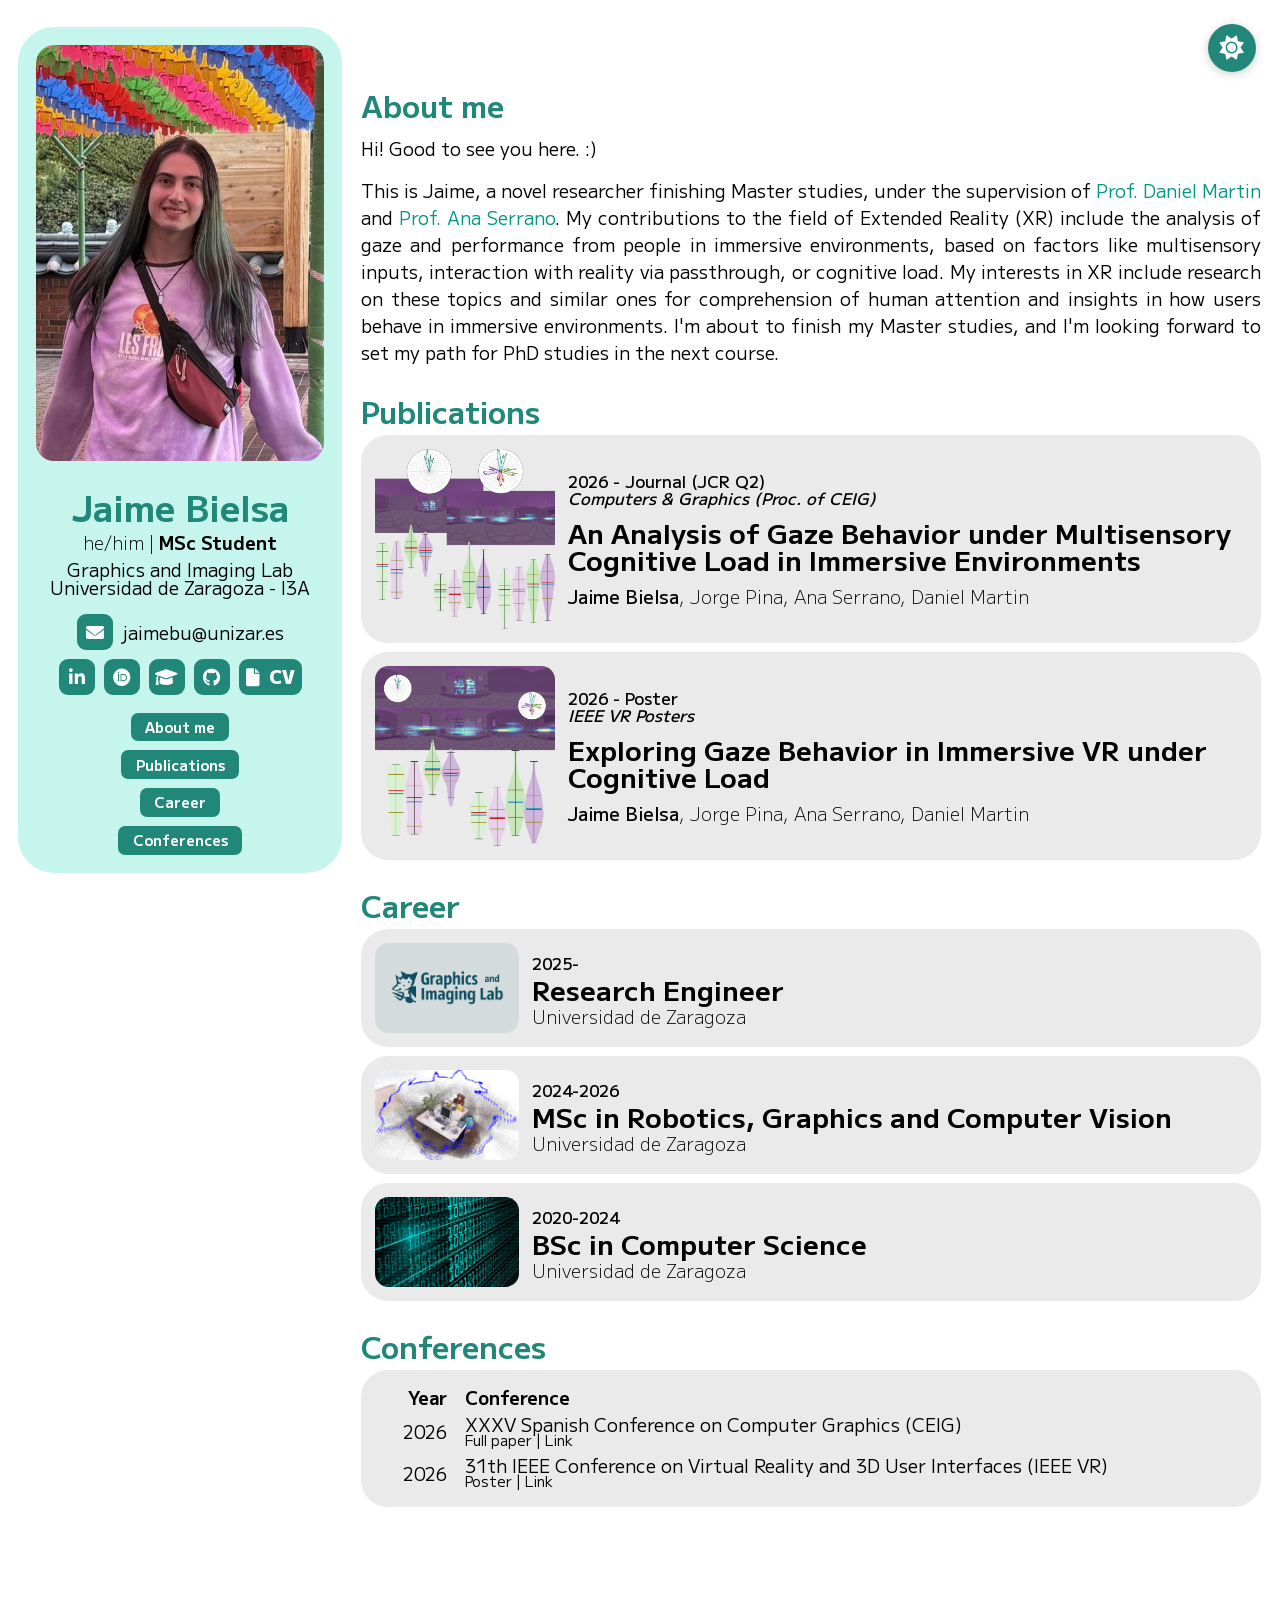
==== commit 73c450db: "last updates b4 ceig" ====
--- a/index.html
+++ b/index.html
@@ -107,7 +107,7 @@
 				Hi! Good to see you here. :)
 			</p>
 			<p class="text-wg-400">
-				This is Jaime, a novel researcher finishing Master studies, under the supervision of <a href="http://webdiis.unizar.es/~danims/" class="hover-text-wg-500">Daniel Martin</a> and <a href="https://ana-serrano.github.io/" class="hover-text-wg-500">Ana Serrano</a>.
+				This is Jaime, a novel researcher finishing Master studies, under the supervision of <a href="http://webdiis.unizar.es/~danims/" class="hover-text-wg-500">Prof. Daniel Martin</a> and <a href="https://ana-serrano.github.io/" class="hover-text-wg-500">Prof. Ana Serrano</a>.
 				My contributions to the field of Extended Reality (XR) include the analysis of gaze and performance from people in immersive environments, based on factors like multisensory inputs, interaction with reality via passthrough, or cognitive load. My interests in XR include research on these topics and similar ones for comprehension of human attention and insights in how users behave in immersive environments.
 				I'm about to finish my Master studies, and I'm looking forward to set my path for PhD studies in the next course.
 			</p>
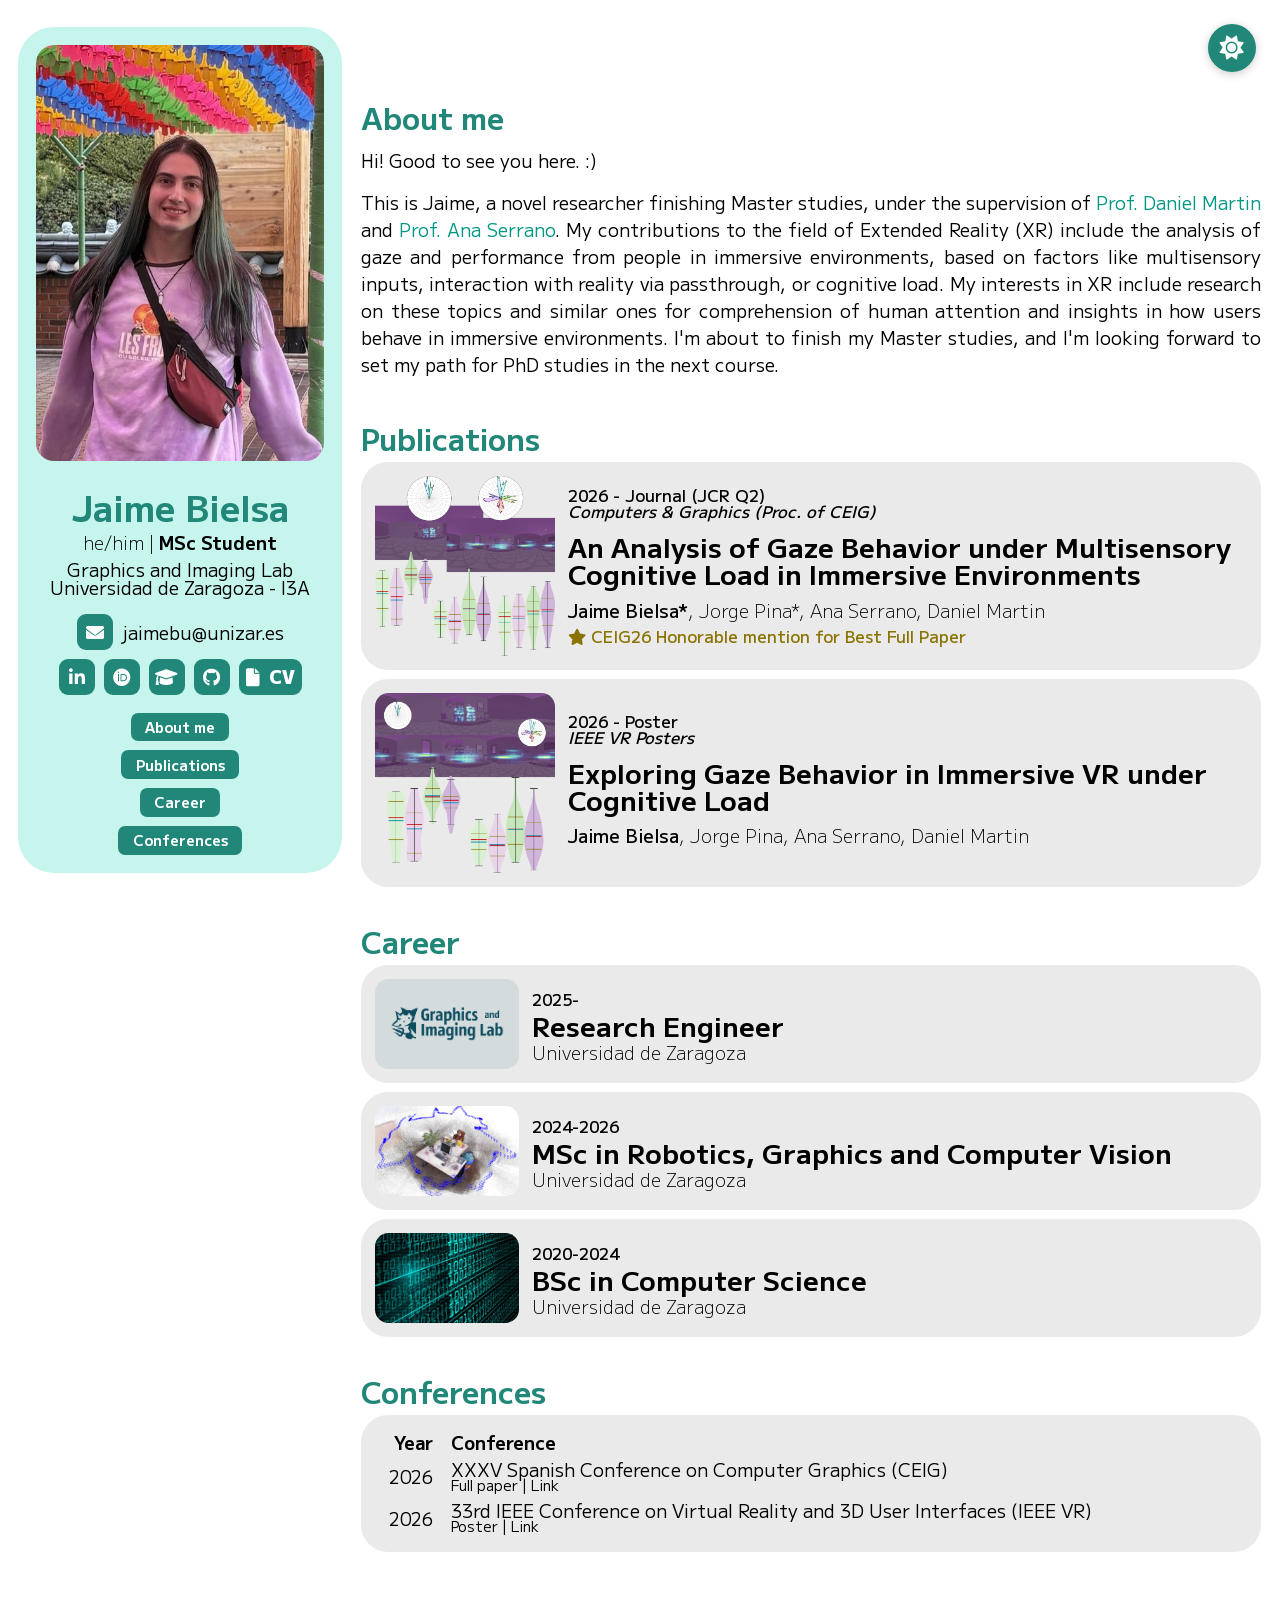
==== commit 91350b88: "ceig full paper honorable" ====
--- a/index.html
+++ b/index.html
@@ -1,6 +1,4 @@
 <!DOCTYPE html>
-
-
 
 
 
@@ -12,16 +10,11 @@
 		<link rel="icon" type="image/x-icon" href="favicon_w.png" media="(prefers-color-scheme: dark)">
 		<script src="theme-toggle.js"></script>
 		<title>Jaime Bielsa</title>
-		<!-- include favicon as webpage icon, only in white mode -->
-
 
 		<link rel="preconnect" href="https://fonts.googleapis.com">
 		<link rel="preconnect" href="https://fonts.gstatic.com" crossorigin>
 		<link href="https://fonts.googleapis.com/css2?family=M+PLUS+1:wght@100..900&display=swap" rel="stylesheet">
-
 		<meta name="viewport" content="width=device-width, initial-scale=1.0">
-
-
 	</head>
 
 
@@ -35,9 +28,11 @@
         <div id="sidebar">
             <div id="sidebar-content" class="pd-10 max-height-100pc">
 				<div class="pd-0 d-flex flex-column gap-5 of-y-auto of-x-hidden hide-scroll max bd-rd-10 align-items-center">
+
 					<div id="photo-container">
 						<img src="profile.jpg" alt="Profile photo" id="photo">
 					</div>
+
 					<div id="name" class="text-center text-sz-20 text-wg-700 color-main">
 						Jaime Bielsa
 					</div>
@@ -48,12 +43,14 @@
 						Graphics and Imaging Lab<br>
 						Universidad de Zaragoza - I3A
 					</div>
+
 					<div id="email" class="d-flex align-items-center justify-content-center">
 						<a class="button icon-button pd-0 d-flex hover-color-light justify-content-center mg-r-5" href="mailto:jaimebu@unizar.es" target="_blank">
 							<i class="fas fa-envelope"></i>
 						</a>
 						<text class="color-body">jaimebu@unizar.es</text>
 					</div>
+
 					<div id="contact" class="d-flex align-items-center justify-content-center mg-b-5">
 						<!-- button for linkedin  -->
 						<a class="button icon-button pd-0 d-flex hover-color-light justify-content-center mg-r-5" href="https://www.linkedin.com/in/jaimebu" target="_blank">
@@ -75,6 +72,7 @@
 							<i class="fas fa-file mg-r-5"></i><text class="pd-b-1">CV</text>
 						</a>
 					</div>
+
 					<a class="button text-sz-8 text-wg-700 hover-color-light" href="#aboutme">
 						About me
 					</a>
@@ -90,6 +88,7 @@
 					<!-- <a class="button text-sz-8 text-wg-700 hover-color-light" href="#contacto">
 						Contact	
 					</a> -->
+
 				</div>
 			</div>
         </div>
@@ -132,12 +131,11 @@
 				Career
 			</h1>
 
-			<div class="publication">
+			<div id="career-record"></div>
+
+			<!-- <div class="publication">
 				<div class="pub-icontainer">
-					<image src="gilab_img_dark.png" id="gilab_img" class="pub-icon" style="width: 8em; height: 5em; object-fit:cover;">
-					<!-- <image class="pub-icon" src="gilabimg.png" alt="Paper icon" style="width: 8em; height: 5em; object-fit:cover;"> -->
-
-					</image>
+					<image src="gilab_img_dark.png" id="gilab_img" class="pub-icon" style="width: 8em; height: 5em; object-fit:cover;"></image>
 				</div>
 				<div class="pub-content">
 					<div class="studying_years text-sz-9">2025-</div>
@@ -166,7 +164,7 @@
 					<div class="studies_title text-sz-15">BSc in Computer Science</div>
 					<div class="studies_institution text-sz-10">Universidad de Zaragoza</div>
 				</div>
-			</div>
+			</div> -->
 
 
 
@@ -178,8 +176,8 @@
 				<table width="100%" class="">
 					<thead>
 						<tr class="">
-							<th width="10%" class="pd-r-10 text-align-right text-wg-700">Year</th>
-							<th width="90%" class=" text-wg-700">Conference</th>
+							<th class="pd-r-10 text-align-right text-wg-700 width-30em">Year</th>
+							<th class="text-wg-700 width-auto">Conference</th>
 						</tr>
 					</thead>
 				</table>
--- a/css/style.css
+++ b/css/style.css
@@ -41,6 +41,7 @@
 	--button-bg: #218779;
 	--button-color: #fff;
     --sidebar-background: #8debde80;
+    --golden-colour: #8a7300;
 }
 
 body.dark-theme {
@@ -56,6 +57,7 @@
 	--button-bg: hsl(155, 58%, 59%);
 	--button-color: #0a472e;
     --sidebar-background: #8eebc480;
+    --golden-colour: #F5D327;
 }
 
 html:not(.page-loaded) *,
@@ -107,7 +109,7 @@
 
 
 body           {font-size:18px; font-family:"M PLUS 1", sans-serif; color:var(--body-color); background-color:var(--background)}
-h1             {font-size:30px; margin-top:1em; font-weight:700; color:var(--main-color)}
+h1             {font-size:30px; padding-top:1em; font-weight:700; color:var(--main-color)}
 h1             {color:var(--main-color)}
 h2             {font-size:24px; margin-top:40px; font-weight:700; color:var(--main-color)}
 p              {margin:15px 0; line-height:1.5em; text-align:justify; font-weight: 300;}
@@ -263,7 +265,7 @@
     width:calc(100% - 21em);
     max-width: 900px;
     margin:0 auto;
-    padding: 5em 1em 5em 20em
+    padding: 4em 1em 5em 20em
 }
 
 @media (max-width: 768px) {
@@ -335,6 +337,13 @@
 .pub-icon {
     border-radius: 0.75em;
     width: 100%;
+}
+
+.career-entry-icon {
+    width: 8em;
+    height: 5em;
+    border-radius: 0.75em;
+    object-fit:cover
 }
 
 .pub-content {
@@ -863,6 +872,7 @@
     max-width: -moz-available !important;
     max-width: -webkit-fill-available !important;
 }
+.width-auto { width: auto !important; }
 
 .height-0pc { height: 0% !important; }
 .height-10pc { height: 10% !important; }
@@ -917,3 +927,4 @@
     max-height: -moz-available !important;
     max-height: -webkit-fill-available !important;
 }
+.height-auto { height: auto !important; }
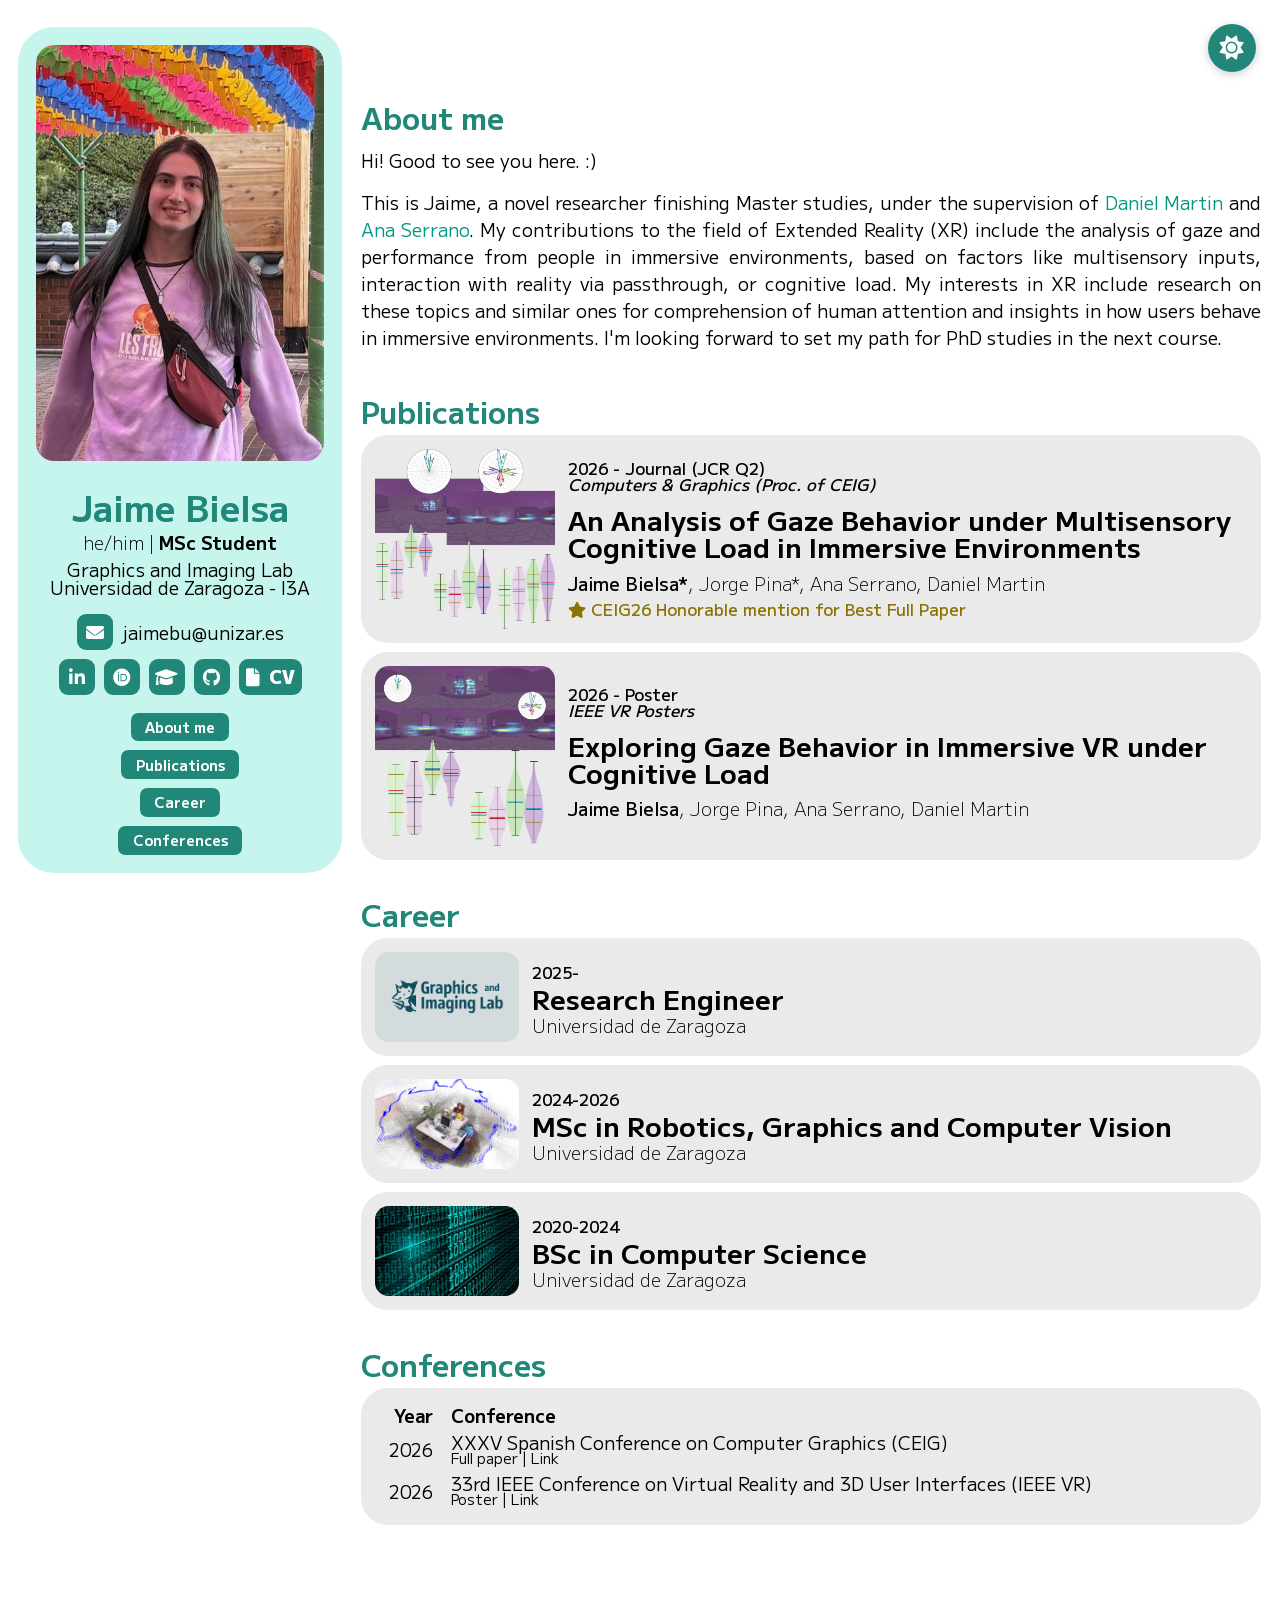
==== commit 94f4ee36: "links and shortening" ====
--- a/index.html
+++ b/index.html
@@ -40,8 +40,8 @@
 						<text class="text-wg-300">he/him | </text>MSc Student
 					</div>
 					<div class="text-center mg-b-5">
-						Graphics and Imaging Lab<br>
-						Universidad de Zaragoza - I3A
+						<a href="https://graphics.unizar.es/" target="_blank" class="hover-text-wg-500 norecolor">Graphics and Imaging Lab</a><br>
+						<a href="https://i3a.unizar.es" target="_blank" class="hover-text-wg-500 norecolor">Universidad de Zaragoza - I3A</a>
 					</div>
 
 					<div id="email" class="d-flex align-items-center justify-content-center">
@@ -106,9 +106,9 @@
 				Hi! Good to see you here. :)
 			</p>
 			<p class="text-wg-400">
-				This is Jaime, a novel researcher finishing Master studies, under the supervision of <a href="http://webdiis.unizar.es/~danims/" class="hover-text-wg-500">Prof. Daniel Martin</a> and <a href="https://ana-serrano.github.io/" class="hover-text-wg-500">Prof. Ana Serrano</a>.
+				This is Jaime, a novel researcher finishing Master studies, under the supervision of <a href="http://webdiis.unizar.es/~danims/" class="hover-text-wg-500">Daniel Martin</a> and <a href="https://ana-serrano.github.io/" class="hover-text-wg-500">Ana Serrano</a>.
 				My contributions to the field of Extended Reality (XR) include the analysis of gaze and performance from people in immersive environments, based on factors like multisensory inputs, interaction with reality via passthrough, or cognitive load. My interests in XR include research on these topics and similar ones for comprehension of human attention and insights in how users behave in immersive environments.
-				I'm about to finish my Master studies, and I'm looking forward to set my path for PhD studies in the next course.
+				I'm looking forward to set my path for PhD studies in the next course.
 			</p>
 			<!-- <p class="text-wg-400">
 				Also I love to spend my spare time enjoying videogames, music and hanging out.
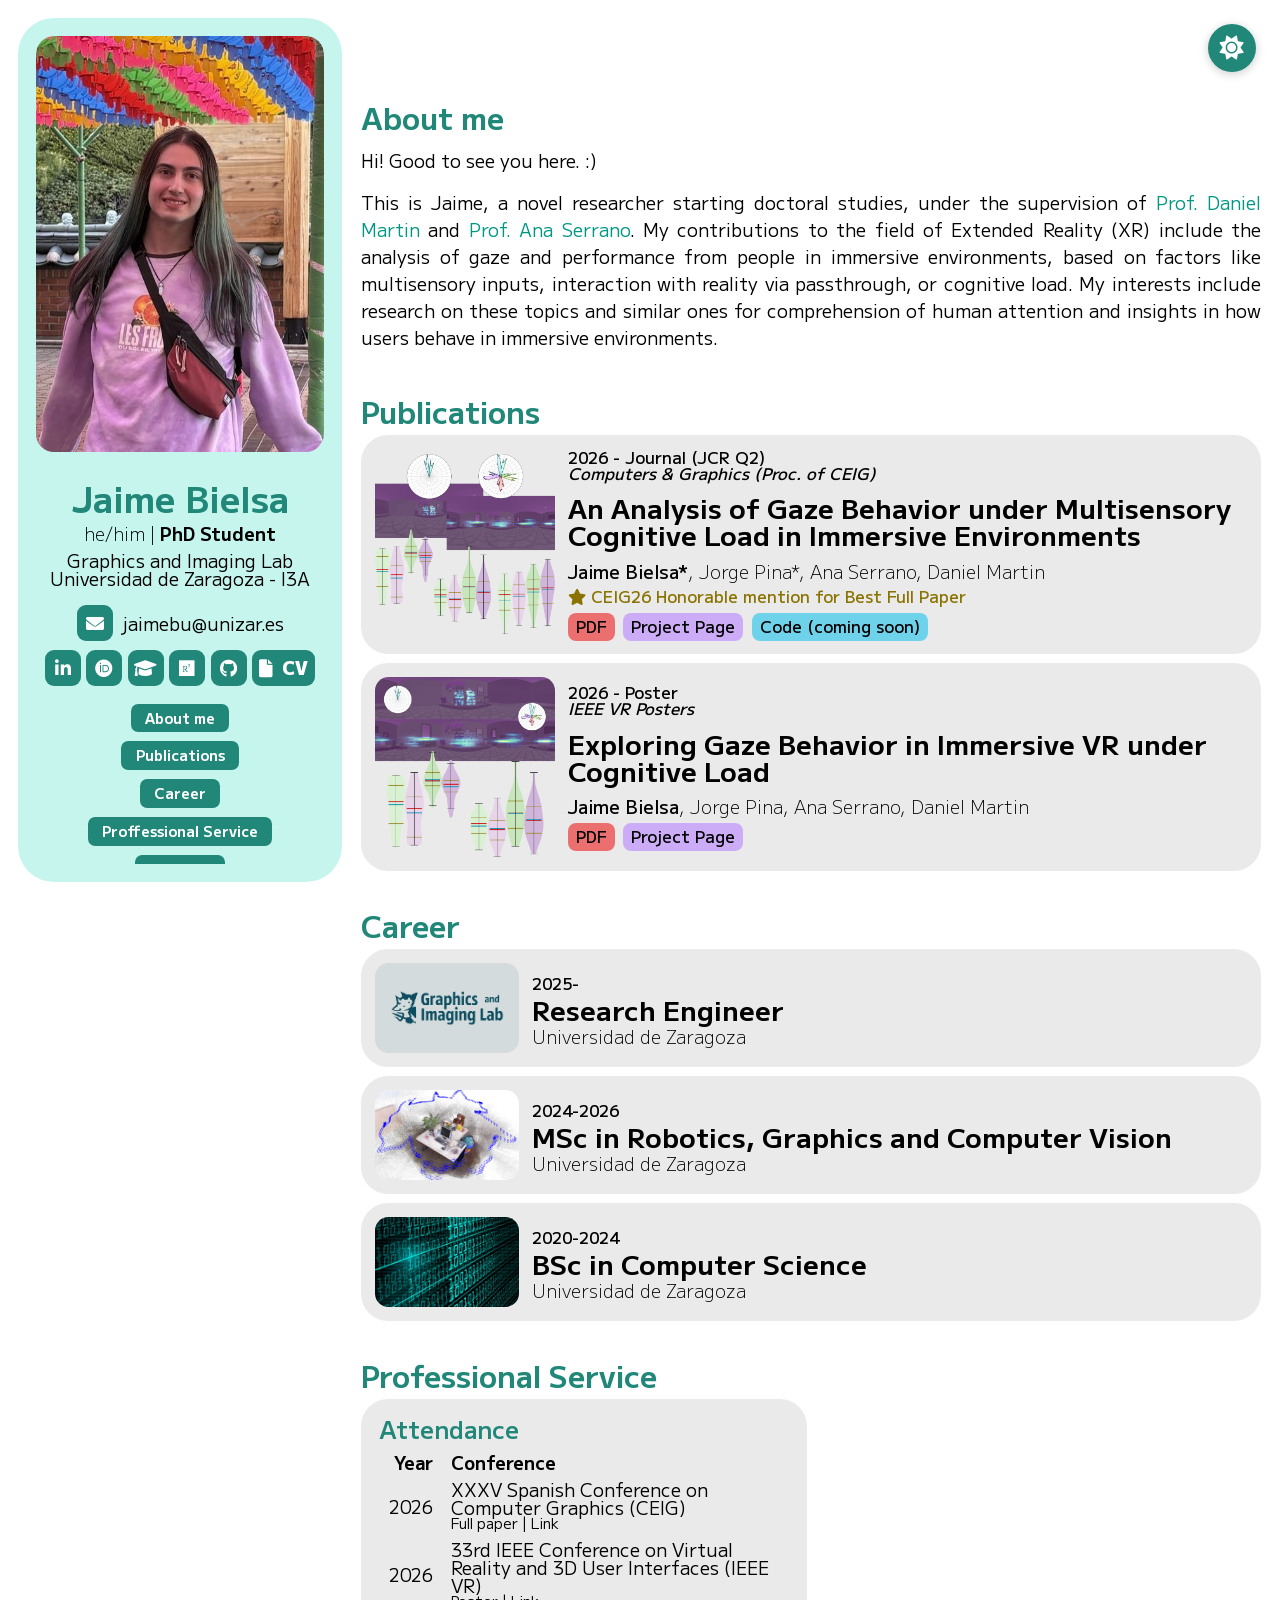
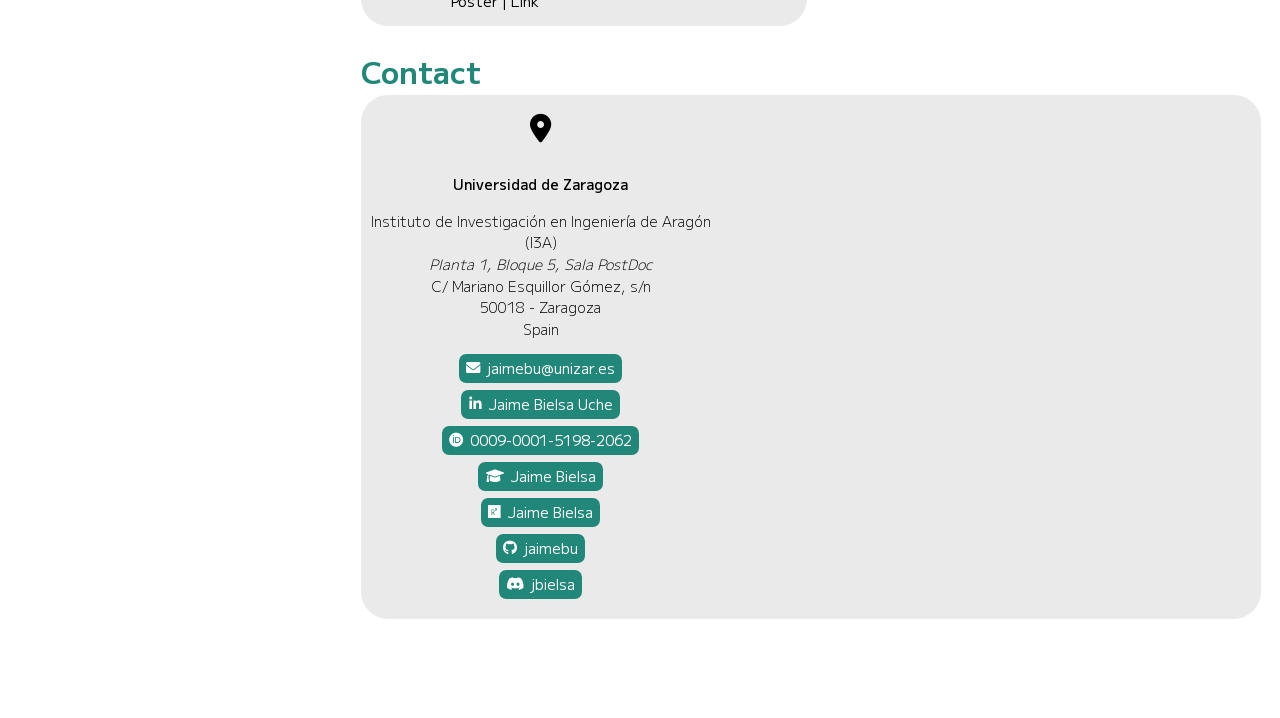
==== commit 7665259d: "new phd tag :)" ====
--- a/index.html
+++ b/index.html
@@ -37,7 +37,7 @@
 						Jaime Bielsa
 					</div>
 					<div class="text-center text-sz-10 text-wg-700 color-body">
-						<text class="text-wg-300">he/him | </text>MSc Student
+						<text class="text-wg-300">he/him | </text>PhD Student
 					</div>
 					<div class="text-center mg-b-5">
 						<a href="https://graphics.unizar.es/" target="_blank" class="hover-text-wg-500 norecolor">Graphics and Imaging Lab</a><br>
@@ -51,21 +51,25 @@
 						<text class="color-body">jaimebu@unizar.es</text>
 					</div>
 
-					<div id="contact" class="d-flex align-items-center justify-content-center mg-b-5">
+					<div id="contact" class="d-flex align-items-center justify-content-center mg-b-5 gap-3">
 						<!-- button for linkedin  -->
-						<a class="button icon-button pd-0 d-flex hover-color-light justify-content-center mg-r-5" href="https://www.linkedin.com/in/jaimebu" target="_blank">
+						<a class="button icon-button pd-0 d-flex hover-color-light justify-content-center" href="https://www.linkedin.com/in/jaimebu" target="_blank">
 							<i class="fab fa-linkedin-in"></i>
 						</a>
 						<!-- button for orcid  -->
-						<a class="button icon-button pd-0 d-flex hover-color-light justify-content-center mg-r-5" href="https://orcid.org/0009-0001-5198-2062" target="_blank">
+						<a class="button icon-button pd-0 d-flex hover-color-light justify-content-center" href="https://orcid.org/0009-0001-5198-2062" target="_blank">
 							<i class="fab fa-orcid"></i>
 						</a>
 						<!-- button for google scholar  -->
-						<a class="button icon-button pd-0 d-flex hover-color-light justify-content-center mg-r-5" href="https://scholar.google.com/citations?user=yNQiAL4AAAAJ" target="_blank">
+						<a class="button icon-button pd-0 d-flex hover-color-light justify-content-center" href="https://scholar.google.com/citations?user=yNQiAL4AAAAJ" target="_blank">
 							<i class="fas fa-graduation-cap"></i>
 						</a>
+						<!-- button for researchgate  -->
+						<a class="button icon-button pd-0 d-flex hover-color-light justify-content-center" href="https://www.researchgate.net/profile/Jaime_Bielsa" target="_blank">
+							<i class="fab fa-researchgate"></i>
+						</a>
 						<!-- button for github  -->
-						<a class="button icon-button pd-0 d-flex hover-color-light justify-content-center mg-r-5" href="https://github.com/jaimebu" target="_blank">
+						<a class="button icon-button pd-0 d-flex hover-color-light justify-content-center" href="https://github.com/jaimebu" target="_blank">
 							<i class="fab fa-github"></i>
 						</a>
 						<a class="button icon-button width-35em pd-0 d-flex hover-color-light justify-content-center text-wg-900" href="jaimebu_cv.pdf" target="_blank">
@@ -82,12 +86,12 @@
 					<a class="button text-sz-8 text-wg-700 hover-color-light" href="#career">
 						Career	
 					</a>
-					<a class="button text-sz-8 text-wg-700 hover-color-light" href="#conferences">
-						Conferences	
-					</a>
-					<!-- <a class="button text-sz-8 text-wg-700 hover-color-light" href="#contacto">
+					<a class="button text-sz-8 text-wg-700 hover-color-light" href="#profservice">
+						Proffessional Service	
+					</a>
+					<a class="button text-sz-8 text-wg-700 hover-color-light" href="#contacto">
 						Contact	
-					</a> -->
+					</a>
 
 				</div>
 			</div>
@@ -106,9 +110,9 @@
 				Hi! Good to see you here. :)
 			</p>
 			<p class="text-wg-400">
-				This is Jaime, a novel researcher finishing Master studies, under the supervision of <a href="http://webdiis.unizar.es/~danims/" class="hover-text-wg-500">Daniel Martin</a> and <a href="https://ana-serrano.github.io/" class="hover-text-wg-500">Ana Serrano</a>.
-				My contributions to the field of Extended Reality (XR) include the analysis of gaze and performance from people in immersive environments, based on factors like multisensory inputs, interaction with reality via passthrough, or cognitive load. My interests in XR include research on these topics and similar ones for comprehension of human attention and insights in how users behave in immersive environments.
-				I'm looking forward to set my path for PhD studies in the next course.
+				This is Jaime, a novel researcher starting doctoral studies, under the supervision of <a href="http://webdiis.unizar.es/~danims/" class="hover-text-wg-500">Prof. Daniel Martin</a> and <a href="https://ana-serrano.github.io/" class="hover-text-wg-500">Prof. Ana Serrano</a>.
+				My contributions to the field of Extended Reality (XR) include the analysis of gaze and performance from people in immersive environments, based on factors like multisensory inputs, interaction with reality via passthrough, or cognitive load.
+				My interests include research on these topics and similar ones for comprehension of human attention and insights in how users behave in immersive environments.
 			</p>
 			<!-- <p class="text-wg-400">
 				Also I love to spend my spare time enjoying videogames, music and hanging out.
@@ -168,45 +172,71 @@
 
 
 
-			<h1 id="conferences">
-				Conferences
-			</h1>
-
-			<div class="conferences pd-10">
-				<table width="100%" class="">
-					<thead>
-						<tr class="">
-							<th class="pd-r-10 text-align-right text-wg-700 width-30em">Year</th>
-							<th class="text-wg-700 width-auto">Conference</th>
-						</tr>
-					</thead>
-				</table>
-				<div id="conference-entries">
-				</div>
-			</div>
-
-
-
-
-
-
-
-
-
-			<!-- <h1 id="contacto">
+			<h1 id="profservice">
+				Professional Service
+			</h1>
+
+			<div class="profservice-cols">
+				<div class="profsvc-column" id="profservice-col1"></div>
+				<div class="profsvc-column" id="profservice-col2"></div>
+			</div>
+
+			<div id="profservice-base" class="profservice-base">
+
+				<!-- <div class="profsvc">
+					<h2 class="mg-t-0 mg-b-5">Teaching</h2>
+					<div id="teaching-entries">
+					</div>
+				</div> -->
+
+				<div class="profsvc">
+					<h2 class="mg-t-0 mg-b-5">Attendance</h2>
+					<table class="">
+						<thead>
+							<tr class="">
+								<th class="pd-r-10 text-align-right text-wg-700 width-30em">Year</th>
+								<th class="text-wg-700 width-auto">Conference</th>
+							</tr>
+						</thead>
+					</table>
+					<div id="conference-entries">
+					</div>
+				</div>
+
+				<!-- <div class="profsvc">
+					<h2 class="mg-t-0 mg-b-5">Reviewing</h2>
+					<h3 class="mg-t-0 mg-b-5">Conferences</h2>
+					<div id="reviewing-conferences"></div>
+					<h3 class="mg-y-5">Journals</h2>
+					<div id="reviewing-journals"></div>
+				</div> -->
+
+
+
+			</div>
+
+
+
+
+
+
+
+			<h1 id="contacto">
 				Contact
 			</h1>
 
-			<div class="publication"><table width="100%"><tbody><tr style="display: flex; align-items: center;">
-				<td width="40%" class="text-align-center text-sz-8 pd-5">
-					<i class="fas fa-map-marker-alt text-sz-20"></i><br>
-					<p class="text-align-center text-wg-500">Universidad de Zaragoza</p>
-					<p class="text-align-center mg-y-0">Instituto de Investigación en Ingeniería de Aragón (I3A)</p>
-					<p class="text-align-center mg-y-0 text-italic">Planta 1, Bloque 5, Sala PostDoc</p>
-					<p class="text-align-center mg-y-0">C/ Mariano Esquillor Gómez, s/n</p>
-					<p class="text-align-center mg-y-0">50018 - Zaragoza</p>
-					<p class="text-align-center mg-t-0 bg-b-10">Spain</p>
-					<div class="d-flex align-items-center justify-content-center vertical-align-center flex-column">
+			<div class="contact-content d-flex gap-10 pd-5">
+				<div class="d-flex align-items-center justify-content-center vertical-align-center flex-column text-sz-8 contact-info">
+					<div class="d-flex align-items-center justify-content-center vertical-align-center flex-column width-fit-to-available">
+						<i class="fas fa-map-marker-alt text-sz-20"></i><br>
+						<p class="text-align-center text-wg-500">Universidad de Zaragoza</p>
+						<p class="text-align-center mg-y-0">Instituto de Investigación en Ingeniería de Aragón (I3A)</p>
+						<p class="text-align-center mg-y-0 text-italic">Planta 1, Bloque 5, Sala PostDoc</p>
+						<p class="text-align-center mg-y-0">C/ Mariano Esquillor Gómez, s/n</p>
+						<p class="text-align-center mg-y-0">50018 - Zaragoza</p>
+						<p class="text-align-center mg-t-0 bg-b-10">Spain</p>
+					</div>
+					<div class="d-flex align-items-center justify-content-center vertical-align-center flex-column width-fit-to-available">
 						<a class="button pd-5 mg-b-5 of-x-hidden width-fit-to-available hover-color-light" href="mailto:jaimebu@unizar.es" target="_blank">
 							<div class="d-flex nowrap">
 								<i class="fas fa-envelope mg-r-5"></i>jaimebu@unizar.es
@@ -227,6 +257,11 @@
 								<i class="fas fa-graduation-cap mg-r-5"></i>Jaime Bielsa
 							</div>
 						</a>
+						<a class="button pd-5 mg-b-5 of-x-hidden width-fit-to-available hover-color-light" href="https://www.researchgate.net/profile/Jaime-Bielsa" target="_blank">
+							<div class="d-flex nowrap">
+								<i class="fab fa-researchgate mg-r-5"></i>Jaime Bielsa
+							</div>
+						</a>
 						<a class="button pd-5 mg-b-5 of-x-hidden width-fit-to-available hover-color-light" href="https://github.com/jaimebu" target="_blank">
 							<div class="d-flex nowrap">
 								<i class="fab fa-github mg-r-5"></i>jaimebu
@@ -238,11 +273,11 @@
 							</div>
 						</a>
 					</div>
-				</td>
-				<td width="60%" class="pub-content">
-					<iframe src="https://www.google.com/maps/embed?pb=!1m14!1m8!1m3!1d789.2101028635752!2d-0.8878335598999543!3d41.68467521187674!3m2!1i1024!2i768!4f13.1!3m3!1m2!1s0xd59135d9d8942b3%3A0xa2fd5e66dd0a6120!2sInstituto%20de%20Investigaci%C3%B3n%20en%20Ingenier%C3%ADa%20de%20Arag%C3%B3n%20(I3A)!5e0!3m2!1sen!2ses!4v1779991599877!5m2!1sen!2ses" width="100%" height="500" style="border:0; border-radius: 0.75em;" allowfullscreen="" loading="lazy" referrerpolicy="no-referrer-when-downgrade"></iframe>
-				</td>
-			</tr></tbody></table></div> -->
+				</div>
+				<div class="contact-map pd-0">
+					<iframe src="https://www.google.com/maps/embed?pb=!1m14!1m8!1m3!1d789.2101028635752!2d-0.8878335598999543!3d41.68467521187674!3m2!1i1024!2i768!4f13.1!3m3!1m2!1s0xd59135d9d8942b3%3A0xa2fd5e66dd0a6120!2sInstituto%20de%20Investigaci%C3%B3n%20en%20Ingenier%C3%ADa%20de%20Arag%C3%B3n%20(I3A)!5e0!3m2!1sen!2ses!4v1779991599877!5m2!1sen!2ses" width="100%" height="500" style="border:0; border-radius: 1em;" allowfullscreen="" loading="lazy" referrerpolicy="no-referrer-when-downgrade"></iframe>
+				</div>
+			</tr></tbody></table></div>
 
 
 
--- a/css/style.css
+++ b/css/style.css
@@ -41,7 +41,19 @@
 	--button-bg: #218779;
 	--button-color: #fff;
     --sidebar-background: #8debde80;
-    --golden-colour: #8a7300;
+    --golden-color: #8a7300;
+    --coral-color: #eb6f6f;
+    --coral-darker: #aa0000;
+    --lightblue-color: #6fd2eb;
+    --lightblue-darker: #00728f;
+    --lightgreen-color: #61f59a;
+    --lightgreen-darker: #00772e;
+    --salmon-color: #f5b27f;
+    --salmon-darker: #8b3c00;
+    --lilac-color: #ccacf7;
+    --lilac-darker: #45009e;
+    --black-color: #000000;
+    --carbon-color: #202020;
 }
 
 body.dark-theme {
@@ -57,7 +69,19 @@
 	--button-bg: hsl(155, 58%, 59%);
 	--button-color: #0a472e;
     --sidebar-background: #8eebc480;
-    --golden-colour: #F5D327;
+    --golden-color: #F5D327;
+    --coral-color: #eb6f6f;
+    --coral-darker: #aa0000;
+    --lightblue-color: #6fd2eb;
+    --lightblue-darker: #00728f;
+    --lightgreen-color: #61f59a;
+    --lightgreen-darker: #00772e;
+    --salmon-color: #f5b27f;
+    --salmon-darker: #8b3c00;
+    --lilac-color: #ccacf7;
+    --lilac-darker: #45009e;
+    --black-color: #000000;
+    --carbon-color: #202020;
 }
 
 html:not(.page-loaded) *,
@@ -75,7 +99,8 @@
                 font-weight 0.3s ease,
                 box-shadow 0.3s ease,
                 img 0.3s ease,
-                image 0.3s ease !important;
+                image 0.3s ease,
+                padding 0.3s ease !important;
 }
 
 /* html.page-loaded *,
@@ -111,7 +136,8 @@
 body           {font-size:18px; font-family:"M PLUS 1", sans-serif; color:var(--body-color); background-color:var(--background)}
 h1             {font-size:30px; padding-top:1em; font-weight:700; color:var(--main-color)}
 h1             {color:var(--main-color)}
-h2             {font-size:24px; margin-top:40px; font-weight:700; color:var(--main-color)}
+h2             {font-size:24px; margin-top:40px; font-weight:600; color:var(--main-color)}
+h3             {font-size:20px; margin-top:40px; font-weight:500; color:var(--main-color)}
 p              {margin:15px 0; line-height:1.5em; text-align:justify; font-weight: 300;}
 a.norecolor    {color:var(--body-color)}
 a              {color:var(--link-color); text-decoration:none}
@@ -322,12 +348,49 @@
     align-items: center;
 }
 
-.conferences {
+.profservice-base {
+    display: none;
+}
+
+@media (max-width: 768px) {
+    .profservice-base {
+        display: flex;
+        flex-direction: column;
+        margin-top: 0.5em;
+        gap: 0.5em;
+    }
+}
+
+.profservice-cols {
+    display: flex;
+    margin: 0;
+    gap: 0.5em;
+    margin-top: 0.5em;
+}
+
+@media (max-width: 768px) {
+    .profservice-cols {
+        display: none;
+    }
+}
+
+.profsvc-column {
+    flex: 1;
+    display: flex;
+    flex-direction: column;
+    gap: 0.5em;
+}
+
+.profsvc {
     background-color: var(--background-bw);
-    margin: 0.5em 0;
+    /* margin: 0.5em 0; */
     border-radius: 1.5em;
     color: var(--body-color);
     text-align: right;
+    width: 100%;
+    height: fit-content;
+    padding: 1em;
+    width: auto;
 }
 
 .pub-icontainer {
@@ -437,6 +500,44 @@
     transition: background-color 0.3s ease,
                 transform 0.3s ease,
                 box-shadow 1s ease !important;
+}
+
+.contact-content {
+    background-color: var(--background-bw);
+    margin: 0.5em 0;
+    border-radius: 1.5em;
+    color: var(--body-color);
+    text-align: right;
+    display: flex;
+    align-items: center;
+    flex-direction: row;
+}
+
+@media (max-width: 768px) {
+    .contact-content {
+        flex-direction: column;
+    }
+}
+
+.contact-info {
+    width: 40%;
+    padding: 0.75em;
+    padding-left: 0;
+    display: inline-block;
+}
+
+.contact-map {
+    width: 60%;
+    padding: 0.75em;
+    padding-left: 0;
+    display: inline-block;
+}
+
+@media (max-width: 768px) {
+    .contact-info, .contact-map {
+        width: 100%;
+        padding: 0.75em;
+    }
 }
 
 .mg-b-0 { margin-bottom: 0 !important; }
@@ -794,6 +895,10 @@
 .align-items-center { align-items: center !important; }
 .align-items-end { align-items: flex-end !important; }
 
+.align-content-start { align-content: flex-start !important; }
+.align-content-center { align-content: center !important; }
+.align-content-end { align-content: flex-end !important; }
+
 .justify-content-start { justify-content: flex-start !important; }
 .justify-content-center { justify-content: center !important; }
 .justify-content-end { justify-content: flex-end !important; }
@@ -804,6 +909,7 @@
 .nowrap { white-space: nowrap !important; }
 
 .gap-0 { gap: 0 !important; }
+.gap-3 { gap: 0.3em !important; }
 .gap-5 { gap: 0.5em !important; }
 .gap-10 { gap: 1em !important; }
 .gap-15 { gap: 1.5em !important; }
@@ -873,6 +979,7 @@
     max-width: -webkit-fill-available !important;
 }
 .width-auto { width: auto !important; }
+.width-inherit { width: inherit !important; }
 
 .height-0pc { height: 0% !important; }
 .height-10pc { height: 10% !important; }
@@ -928,3 +1035,35 @@
     max-height: -webkit-fill-available !important;
 }
 .height-auto { height: auto !important; }
+.height-inherit { height: inherit !important; }
+
+.dark-text { color: var(--black-color) !important; }
+.coral-button {background-color: var(--coral-color);}
+.coral-button:hover {color: var(--coral-darker) !important; }
+.lightblue-button {background-color: var(--lightblue-color);}
+.lightblue-button:hover {color: var(--lightblue-darker) !important; }
+.lightgreen-button {background-color: var(--lightgreen-color);}
+.lightgreen-button:hover {color: var(--lightgreen-darker) !important; }
+.salmon-button {background-color: var(--salmon-color);}
+.salmon-button:hover {color: var(--salmon-darker) !important; }
+.lilac-button {background-color: var(--lilac-color);}
+.lilac-button:hover {color: var(--lilac-darker) !important; }
+
+.pubbutton {
+    padding: 0.3em 0.5em 0.4em 0.5em !important;
+    font-weight: 500 !important;
+}
+
+.pubbutton:hover {
+    transform: none !important;
+    padding: 0.3em 1em 0.4em 1em !important;
+    font-weight: 700 !important;
+}
+
+/* .bloque {
+  background: #2ecc71;
+  color: white;
+  padding: 20px;
+  border-radius: 8px;
+  width: 100%;
+} */
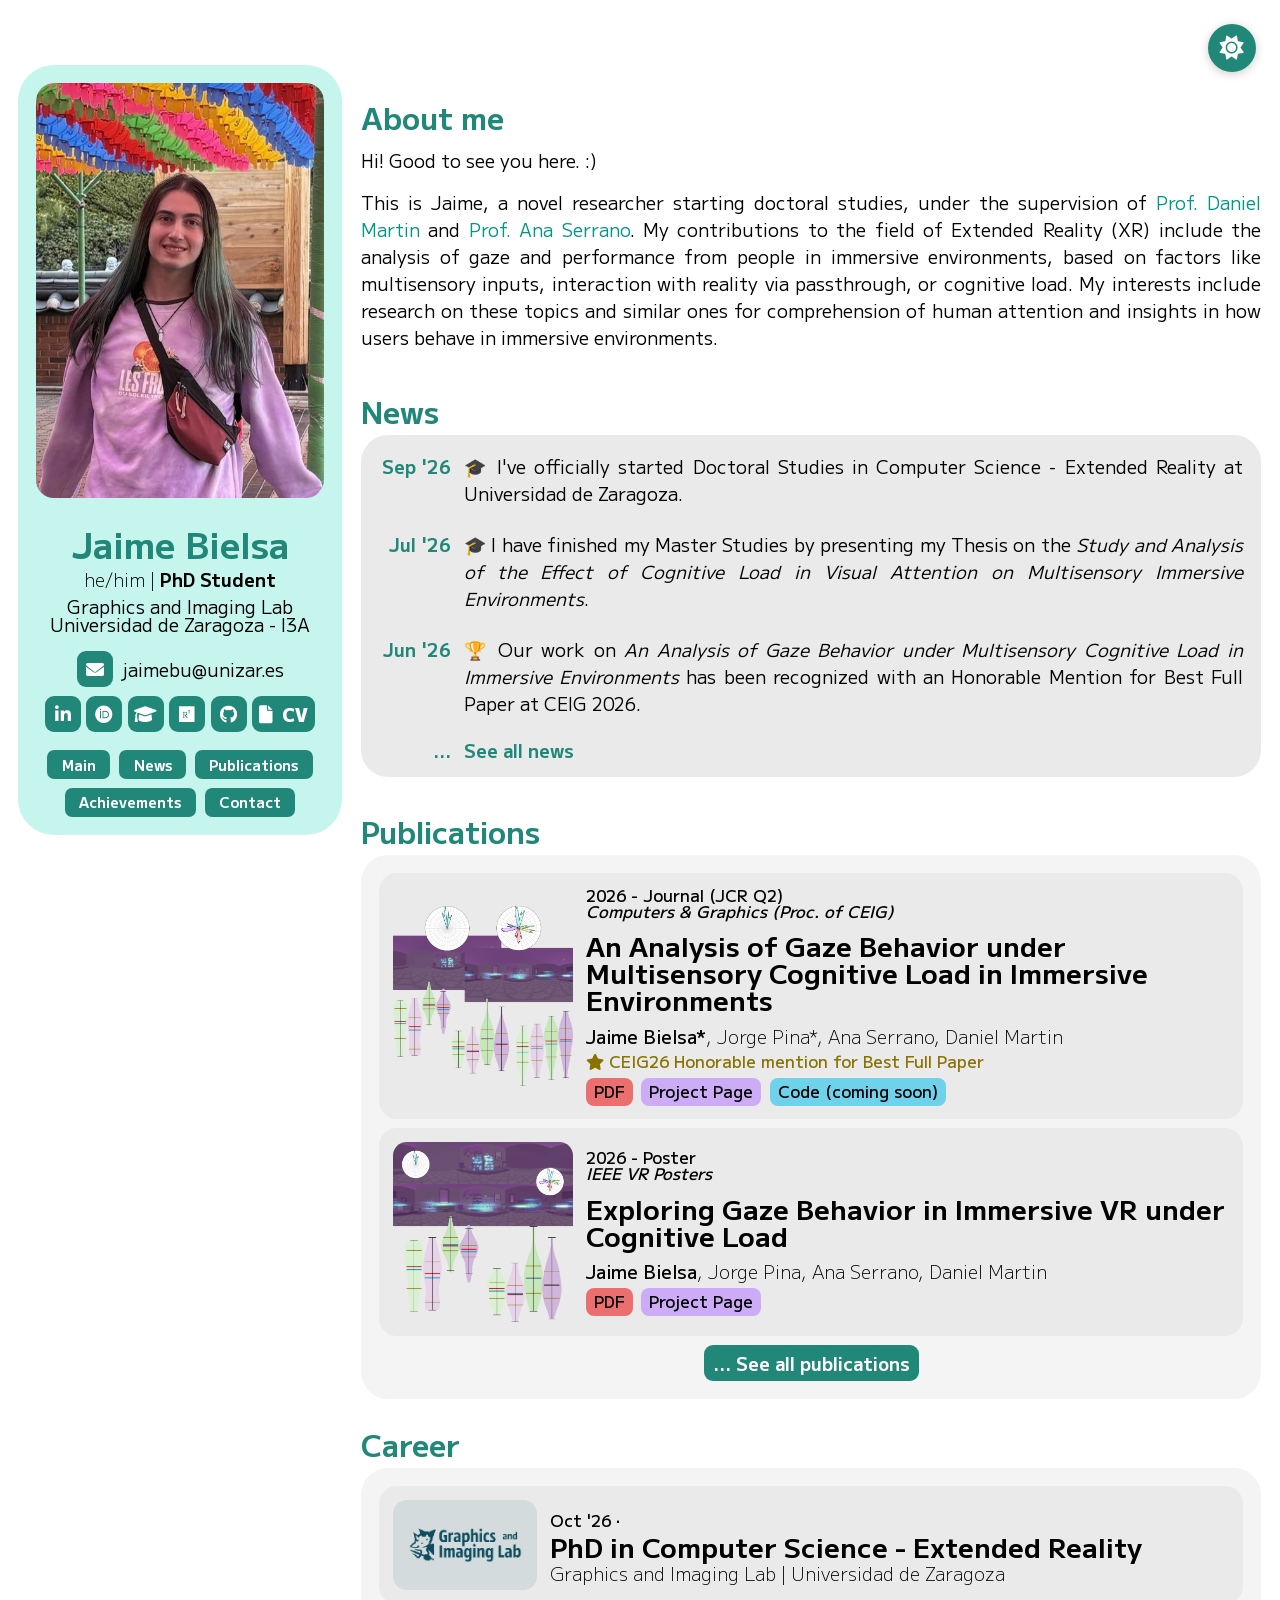
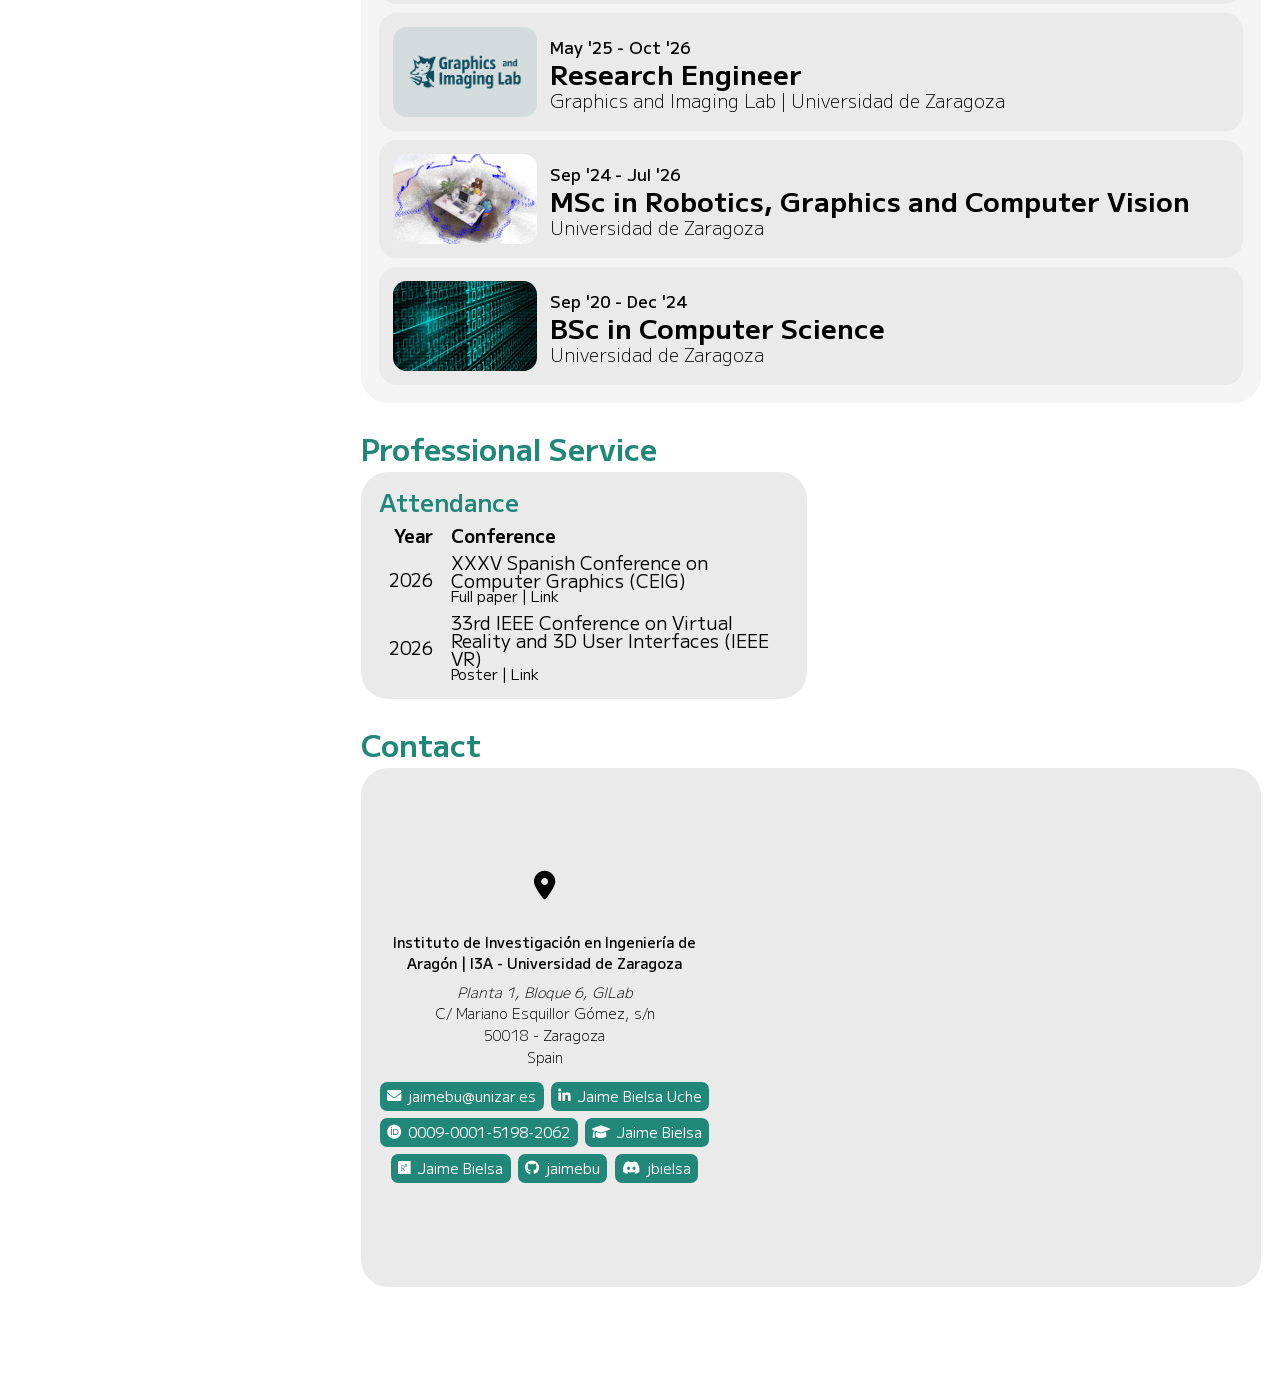
==== commit a466f4e7: "webpage update new sections! :)" ====
--- a/index.html
+++ b/index.html
@@ -23,8 +23,7 @@
 
 	<body>
 
-
-        <!-- build a static block at the left -->
+        <!-- Sidebar -->
         <div id="sidebar">
             <div id="sidebar-content" class="pd-10 max-height-100pc">
 				<div class="pd-0 d-flex flex-column gap-5 of-y-auto of-x-hidden hide-scroll max bd-rd-10 align-items-center">
@@ -52,46 +51,48 @@
 					</div>
 
 					<div id="contact" class="d-flex align-items-center justify-content-center mg-b-5 gap-3">
-						<!-- button for linkedin  -->
+						<!-- button for linkedin -->
 						<a class="button icon-button pd-0 d-flex hover-color-light justify-content-center" href="https://www.linkedin.com/in/jaimebu" target="_blank">
 							<i class="fab fa-linkedin-in"></i>
 						</a>
-						<!-- button for orcid  -->
+						<!-- button for orcid -->
 						<a class="button icon-button pd-0 d-flex hover-color-light justify-content-center" href="https://orcid.org/0009-0001-5198-2062" target="_blank">
 							<i class="fab fa-orcid"></i>
 						</a>
-						<!-- button for google scholar  -->
+						<!-- button for google scholar -->
 						<a class="button icon-button pd-0 d-flex hover-color-light justify-content-center" href="https://scholar.google.com/citations?user=yNQiAL4AAAAJ" target="_blank">
 							<i class="fas fa-graduation-cap"></i>
 						</a>
-						<!-- button for researchgate  -->
+						<!-- button for researchgate -->
 						<a class="button icon-button pd-0 d-flex hover-color-light justify-content-center" href="https://www.researchgate.net/profile/Jaime_Bielsa" target="_blank">
 							<i class="fab fa-researchgate"></i>
 						</a>
-						<!-- button for github  -->
+						<!-- button for github -->
 						<a class="button icon-button pd-0 d-flex hover-color-light justify-content-center" href="https://github.com/jaimebu" target="_blank">
 							<i class="fab fa-github"></i>
 						</a>
+						<!-- button for cv -->
 						<a class="button icon-button width-35em pd-0 d-flex hover-color-light justify-content-center text-wg-900" href="jaimebu_cv.pdf" target="_blank">
 							<i class="fas fa-file mg-r-5"></i><text class="pd-b-1">CV</text>
 						</a>
 					</div>
-
-					<a class="button text-sz-8 text-wg-700 hover-color-light" href="#aboutme">
-						About me
-					</a>
-					<a class="button text-sz-8 text-wg-700 hover-color-light" href="#setofpublications">
-						Publications	
-					</a>
-					<a class="button text-sz-8 text-wg-700 hover-color-light" href="#career">
-						Career	
-					</a>
-					<a class="button text-sz-8 text-wg-700 hover-color-light" href="#profservice">
-						Proffessional Service	
-					</a>
-					<a class="button text-sz-8 text-wg-700 hover-color-light" href="#contacto">
-						Contact	
-					</a>
+					<div class="d-flex align-items-center justify-content-center flex-wrap gap-5 text-sz-10">
+						<a class="button text-sz-8 text-wg-700 hover-color-light" href="index.html">
+							Main
+						</a>
+						<a class="button text-sz-8 text-wg-700 hover-color-light" href="news.html#news">
+							News	
+						</a>
+						<a class="button text-sz-8 text-wg-700 hover-color-light" href="publications.html#setofpublications">
+							Publications	
+						</a>
+						<a class="button text-sz-8 text-wg-700 hover-color-light" href="achievements.html#achievements">
+							Achievements	
+						</a>
+						<a class="button text-sz-8 text-wg-700 hover-color-light" href="contact.html#contacto">
+							Contact	
+						</a>
+					</div>
 
 				</div>
 			</div>
@@ -122,12 +123,20 @@
 			</p> -->
 
 
+			<h1 id="news">
+				News
+			</h1>
+
+			<div id="news-entries" class="news-content d-flex gap-5 pd-10">
+			</div>
+
+
 
 			<h1 id="setofpublications">
 				Publications
 			</h1>
-			<script src="show_publications.js"></script>
-			<div id="publications"></div>
+			<script src="show_stuff.js"></script>
+			<div id="publications" class="bgcolor-bw2 mg-t-5 pd-10 bd-rd-15 d-flex flex-column align-items-center gap-5"></div>
 
 
 
@@ -135,7 +144,7 @@
 				Career
 			</h1>
 
-			<div id="career-record"></div>
+			<div id="career-record" class="bgcolor-bw2 mg-t-5 pd-10 bd-rd-15 d-flex flex-column gap-5"></div>
 
 			<!-- <div class="publication">
 				<div class="pub-icontainer">
@@ -225,44 +234,44 @@
 				Contact
 			</h1>
 
-			<div class="contact-content d-flex gap-10 pd-5">
+			<div class="contact-content d-flex gap-5 pd-5">
 				<div class="d-flex align-items-center justify-content-center vertical-align-center flex-column text-sz-8 contact-info">
 					<div class="d-flex align-items-center justify-content-center vertical-align-center flex-column width-fit-to-available">
 						<i class="fas fa-map-marker-alt text-sz-20"></i><br>
-						<p class="text-align-center text-wg-500">Universidad de Zaragoza</p>
-						<p class="text-align-center mg-y-0">Instituto de Investigación en Ingeniería de Aragón (I3A)</p>
-						<p class="text-align-center mg-y-0 text-italic">Planta 1, Bloque 5, Sala PostDoc</p>
+						<p class="text-align-center mg-b-5 text-wg-500">Instituto de Investigación en Ingeniería de Aragón | I3A - Universidad de Zaragoza</p>
+						<!-- <p class="text-align-center mg-y-0">Instituto de Investigación en Ingeniería de Aragón (I3A)</p> -->
+						<p class="text-align-center mg-y-0 text-italic">Planta 1, Bloque 6, GILab</p>
 						<p class="text-align-center mg-y-0">C/ Mariano Esquillor Gómez, s/n</p>
 						<p class="text-align-center mg-y-0">50018 - Zaragoza</p>
 						<p class="text-align-center mg-t-0 bg-b-10">Spain</p>
 					</div>
-					<div class="d-flex align-items-center justify-content-center vertical-align-center flex-column width-fit-to-available">
-						<a class="button pd-5 mg-b-5 of-x-hidden width-fit-to-available hover-color-light" href="mailto:jaimebu@unizar.es" target="_blank">
+					<div class="d-flex align-items-center justify-content-center vertical-align-center flex-wrap gap-5 width-fit-to-available">
+						<a class="button pd-5 of-x-hidden width-fit-to-available hover-color-light" href="mailto:jaimebu@unizar.es" target="_blank">
 							<div class="d-flex nowrap">
 								<i class="fas fa-envelope mg-r-5"></i>jaimebu@unizar.es
 							</div>
 						</a>
-						<a class="button pd-5 mg-b-5 of-x-hidden width-fit-to-available hover-color-light" href="https://www.linkedin.com/in/jaimebu" target="_blank">
+						<a class="button pd-5 of-x-hidden width-fit-to-available hover-color-light" href="https://www.linkedin.com/in/jaimebu" target="_blank">
 							<div class="d-flex nowrap">
 								<i class="fab fa-linkedin-in mg-r-5"></i>Jaime Bielsa Uche
 							</div>
 						</a>
-						<a class="button pd-5 mg-b-5 of-x-hidden width-fit-to-available hover-color-light" href="https://orcid.org/0009-0001-5198-2062" target="_blank">
+						<a class="button pd-5 of-x-hidden width-fit-to-available hover-color-light" href="https://orcid.org/0009-0001-5198-2062" target="_blank">
 							<div class="d-flex nowrap">
 								<i class="fab fa-orcid mg-r-5"></i>0009-0001-5198-2062
 							</div>
 						</a>
-						<a class="button pd-5 mg-b-5 of-x-hidden width-fit-to-available hover-color-light" href="https://scholar.google.com/citations?user=yNQiAL4AAAAJ" target="_blank">
+						<a class="button pd-5 of-x-hidden width-fit-to-available hover-color-light" href="https://scholar.google.com/citations?user=yNQiAL4AAAAJ" target="_blank">
 							<div class="d-flex nowrap">
 								<i class="fas fa-graduation-cap mg-r-5"></i>Jaime Bielsa
 							</div>
 						</a>
-						<a class="button pd-5 mg-b-5 of-x-hidden width-fit-to-available hover-color-light" href="https://www.researchgate.net/profile/Jaime-Bielsa" target="_blank">
+						<a class="button pd-5 of-x-hidden width-fit-to-available hover-color-light" href="https://www.researchgate.net/profile/Jaime-Bielsa" target="_blank">
 							<div class="d-flex nowrap">
 								<i class="fab fa-researchgate mg-r-5"></i>Jaime Bielsa
 							</div>
 						</a>
-						<a class="button pd-5 mg-b-5 of-x-hidden width-fit-to-available hover-color-light" href="https://github.com/jaimebu" target="_blank">
+						<a class="button pd-5 of-x-hidden width-fit-to-available hover-color-light" href="https://github.com/jaimebu" target="_blank">
 							<div class="d-flex nowrap">
 								<i class="fab fa-github mg-r-5"></i>jaimebu
 							</div>
--- a/css/style.css
+++ b/css/style.css
@@ -38,6 +38,7 @@
 	--link-color: #009783;
 	--link-hover-color: #298a7d;
 	--background-bw: #eaeaea;
+	--background-bw2: #eaeaea80;
 	--button-bg: #218779;
 	--button-color: #fff;
     --sidebar-background: #8debde80;
@@ -66,7 +67,8 @@
 	--link-color: #69f7bc;
 	--link-hover-color: #3cb884;
 	--background-bw: #303030;
-	--button-bg: hsl(155, 58%, 59%);
+	--background-bw2: #30303080;
+	--button-bg: #5ad3a1;
 	--button-color: #0a472e;
     --sidebar-background: #8eebc480;
     --golden-color: #F5D327;
@@ -340,8 +342,7 @@
 
 .publication {
     background-color: var(--background-bw);
-    margin: 0.5em 0;
-    border-radius: 1.5em;
+    border-radius: 1em;
     color: var(--body-color);
     text-align: right;
     display: flex;
@@ -502,6 +503,16 @@
                 box-shadow 1s ease !important;
 }
 
+.news-content {
+    background-color: var(--background-bw);
+    margin: 0.5em 0;
+    border-radius: 1.5em;
+    color: var(--body-color);
+    display: flex;
+    flex-direction: column;
+    gap: 0.5em;
+}
+
 .contact-content {
     background-color: var(--background-bw);
     margin: 0.5em 0;
@@ -521,7 +532,6 @@
 
 .contact-info {
     width: 40%;
-    padding: 0.75em;
     padding-left: 0;
     display: inline-block;
 }
@@ -858,23 +868,39 @@
 .text-underline { text-decoration: underline !important; }
 .text-no-underline { text-decoration: none !important; }
 
+.text-ff-main { font-family: "M PLUS 1", sans-serif; }
+
+.color-none { color: transparent !important; }
 .color-body { color: var(--body-color) !important; }
 .color-main { color: var(--main-color) !important; }
 .color-light { color: var(--light-color) !important; }
 .color-secondary { color: var(--secondary-color) !important; }
+.color-bg { color: var(--background) !important; }
+.color-bw { color: var(--background-bw) !important; }
+.color-bw2 { color: var(--background-bw2) !important; }
+.bgcolor-none { background-color: transparent !important; }
 .bgcolor-body { background-color: var(--body-color) !important; }
 .bgcolor-main { background-color: var(--main-color) !important; }
 .bgcolor-light { background-color: var(--light-color) !important; }
 .bgcolor-secondary { background-color: var(--secondary-color) !important; }
+.bgcolor-bg { background-color: var(--background) !important; }
+.bgcolor-bw { background-color: var(--background-bw) !important; }
+.bgcolor-bw2 { background-color: var(--background-bw2) !important; }
 
 .hover-color-body:hover { color: var(--body-color) !important; }
 .hover-color-main:hover { color: var(--main-color) !important; }
 .hover-color-light:hover { color: var(--light-color) !important; }
 .hover-color-secondary:hover { color: var(--secondary-color) !important; }
+.hover-color-bg:hover { color: var(--background) !important; }
+.hover-color-bw:hover { color: var(--background-bw) !important; }
+.hover-color-bw2:hover { color: var(--background-bw2) !important; }
 .hover-bgcolor-body:hover { background-color: var(--body-color) !important; }
 .hover-bgcolor-main:hover { background-color: var(--main-color) !important; }
 .hover-bgcolor-light:hover { background-color: var(--light-color) !important; }
 .hover-bgcolor-secondary:hover { background-color: var(--secondary-color) !important; }
+.hover-bgcolor-bg:hover { background-color: var(--background) !important; }
+.hover-bgcolor-bw:hover { background-color: var(--background-bw) !important; }
+.hover-bgcolor-bw2:hover { background-color: var(--background-bw2) !important; }
 
 .d-inline { display: inline !important; }
 .d-block { display: block !important; }
@@ -905,6 +931,7 @@
 
 .flex-column { flex-direction: column !important; }
 .flex-row { flex-direction: row !important; }
+.flex-wrap { flex-flow: wrap !important; }
 
 .nowrap { white-space: nowrap !important; }
 
@@ -980,6 +1007,7 @@
 }
 .width-auto { width: auto !important; }
 .width-inherit { width: inherit !important; }
+.width-fitc { width: fit-content !important; }
 
 .height-0pc { height: 0% !important; }
 .height-10pc { height: 10% !important; }
@@ -1036,6 +1064,7 @@
 }
 .height-auto { height: auto !important; }
 .height-inherit { height: inherit !important; }
+.height-fitc { height: fit-content !important; }
 
 .dark-text { color: var(--black-color) !important; }
 .coral-button {background-color: var(--coral-color);}
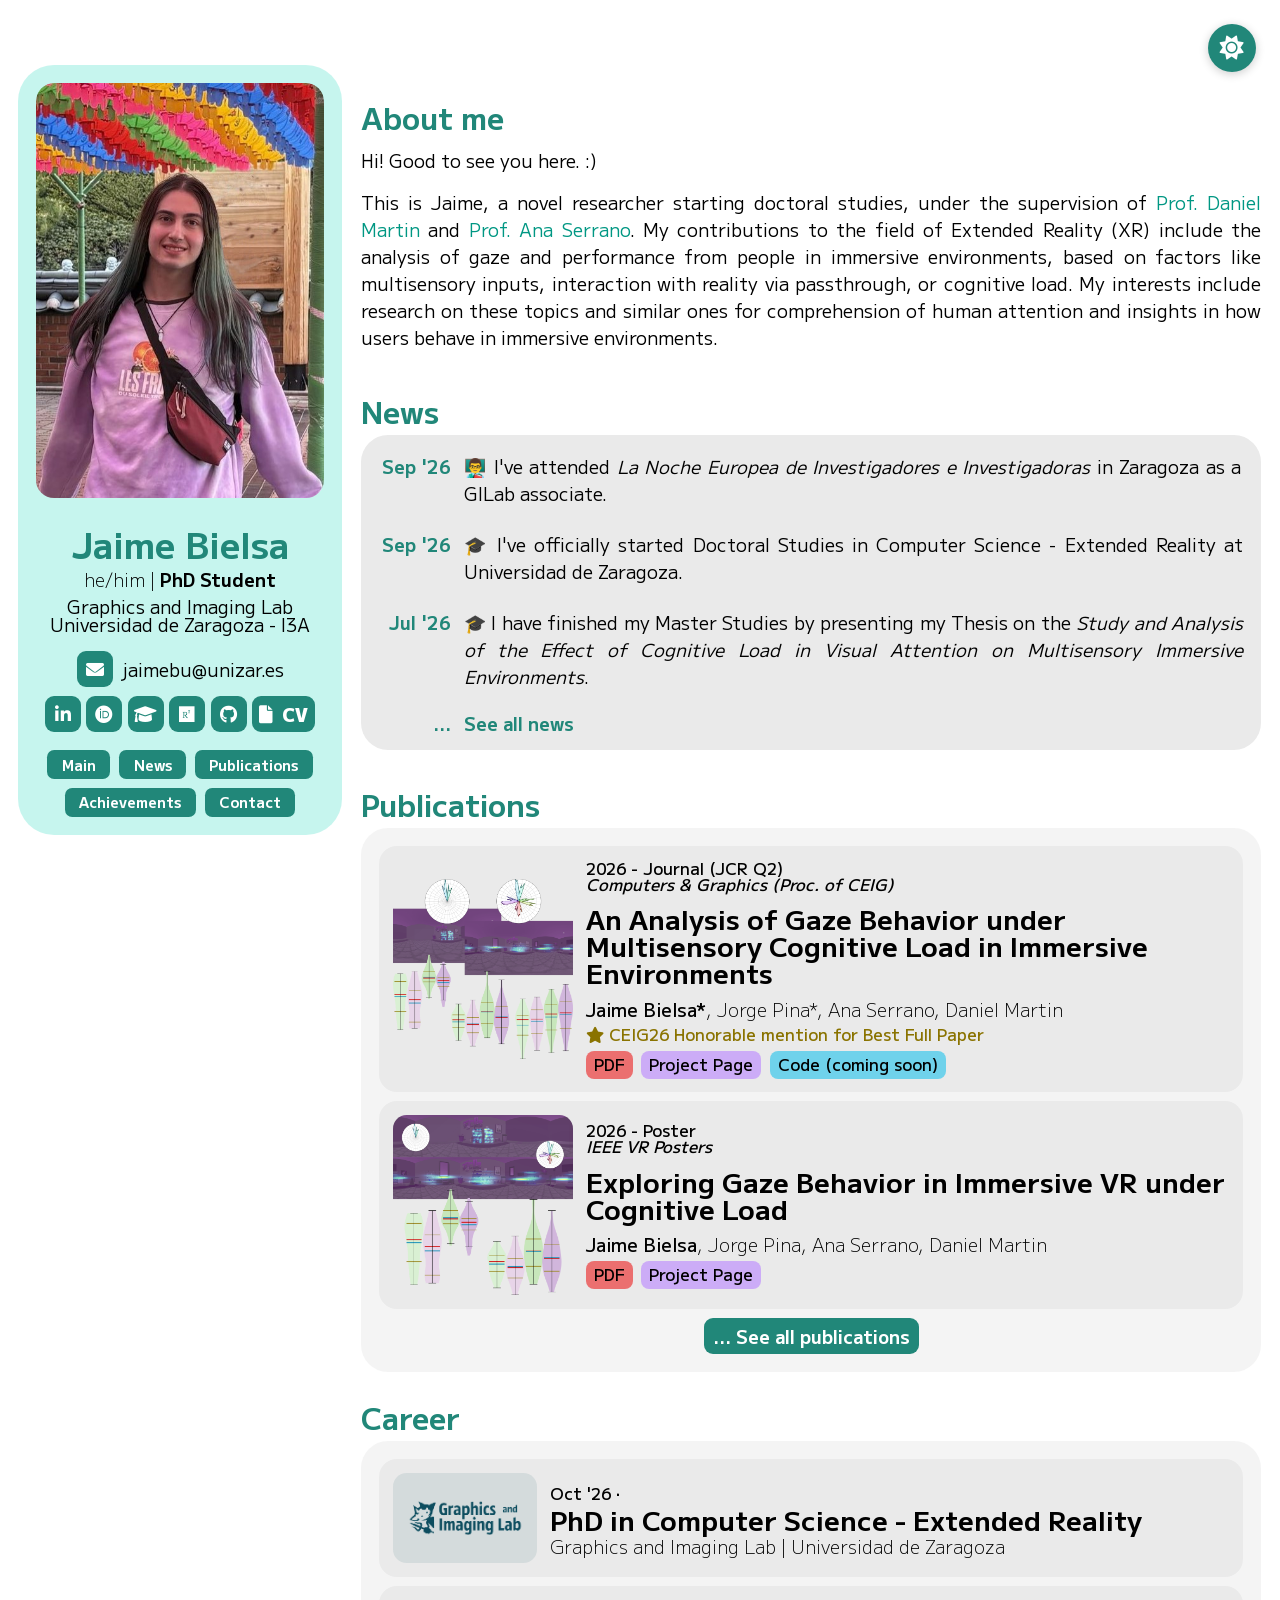
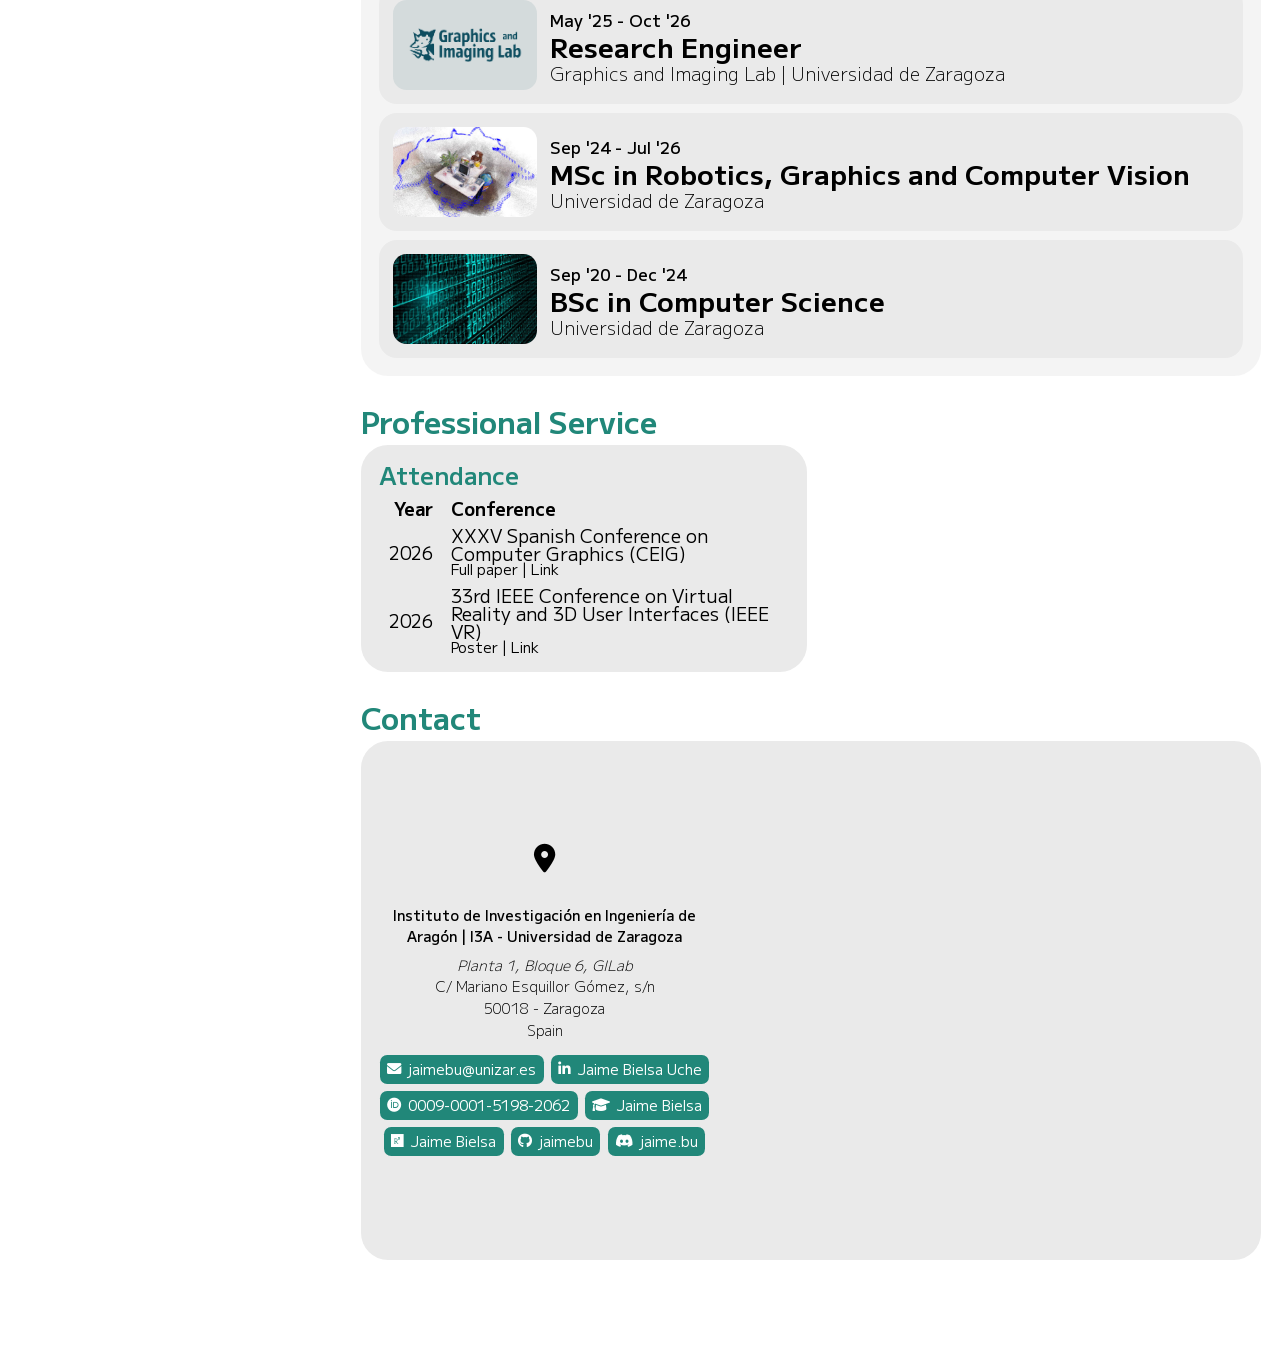
==== commit 34d64fb7: "new s tuff" ====
--- a/index.html
+++ b/index.html
@@ -278,7 +278,7 @@
 						</a>
 						<a class="button pd-5 of-x-hidden width-fit-to-available hover-color-light" href="https://discord.gg" target="_blank">
 							<div class="d-flex nowrap">
-								<i class="fab fa-discord mg-r-5"></i>jbielsa
+								<i class="fab fa-discord mg-r-5"></i>jaime.bu
 							</div>
 						</a>
 					</div>
